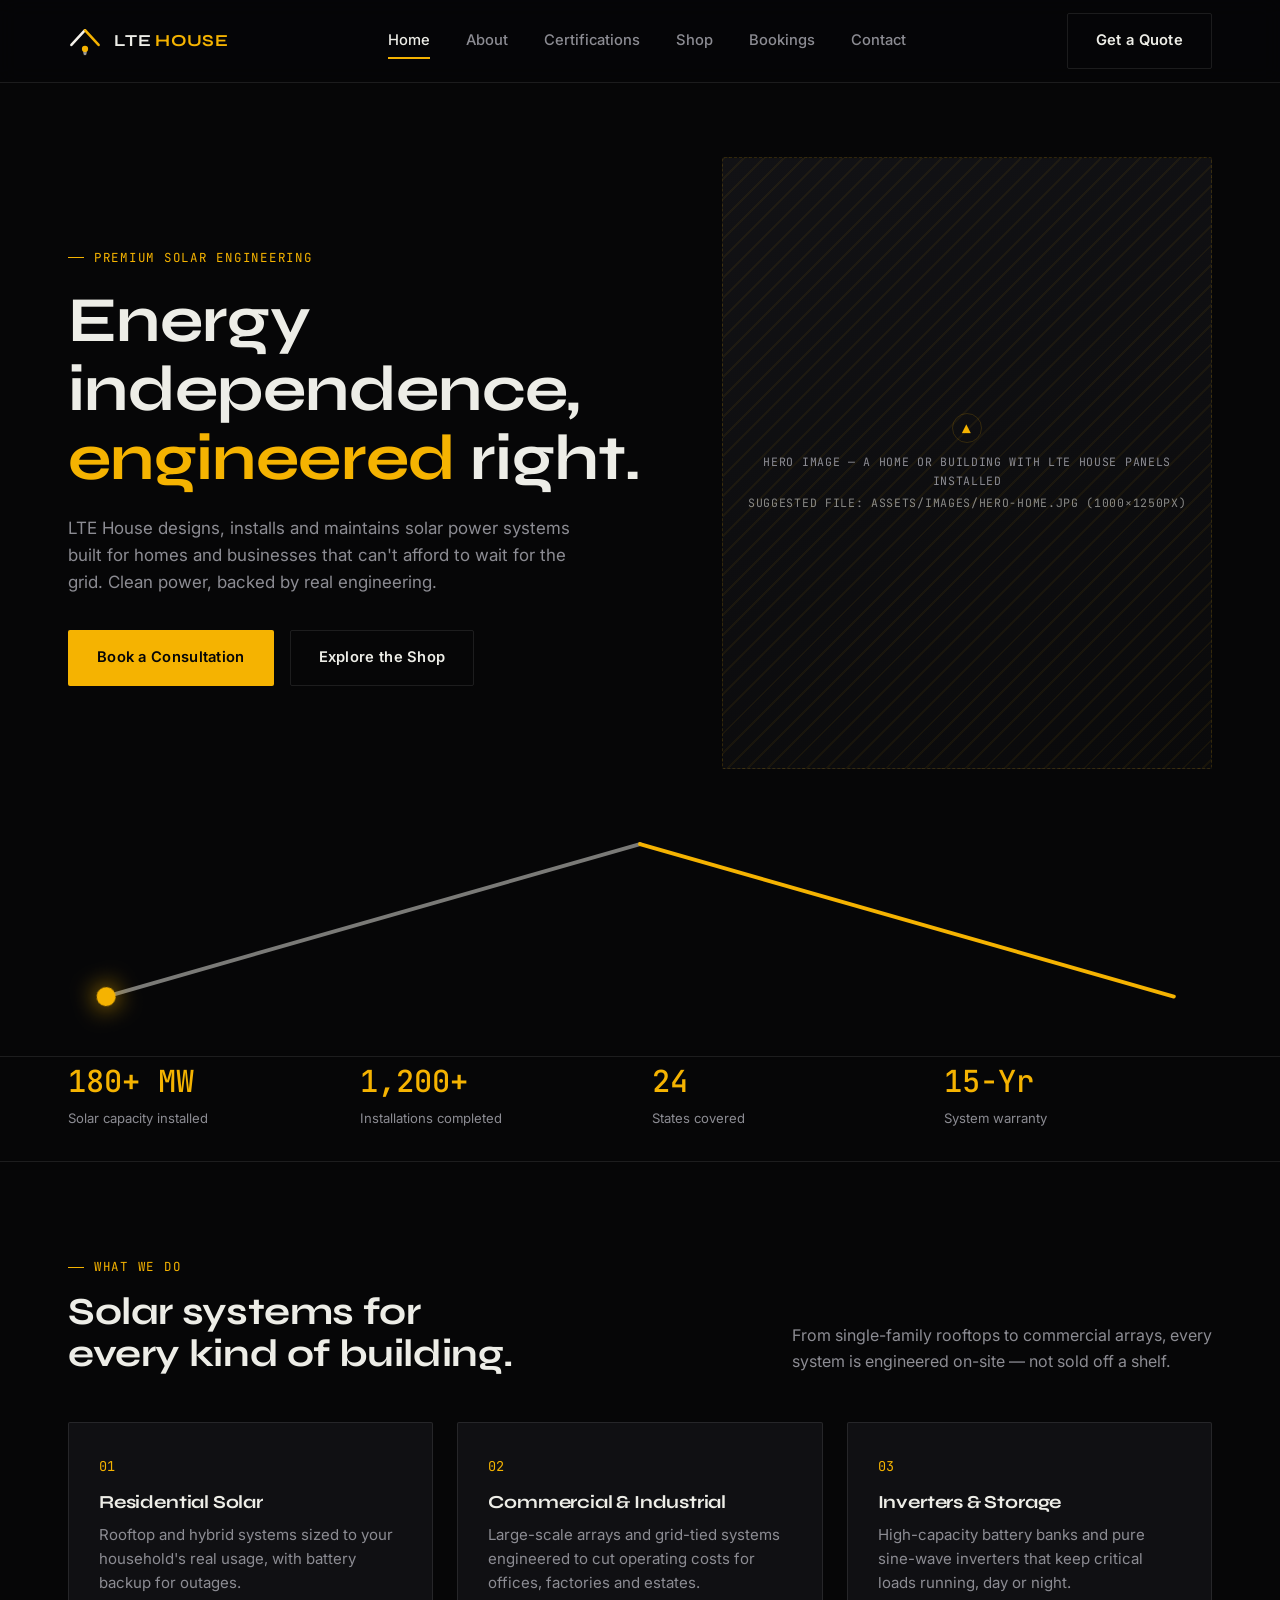
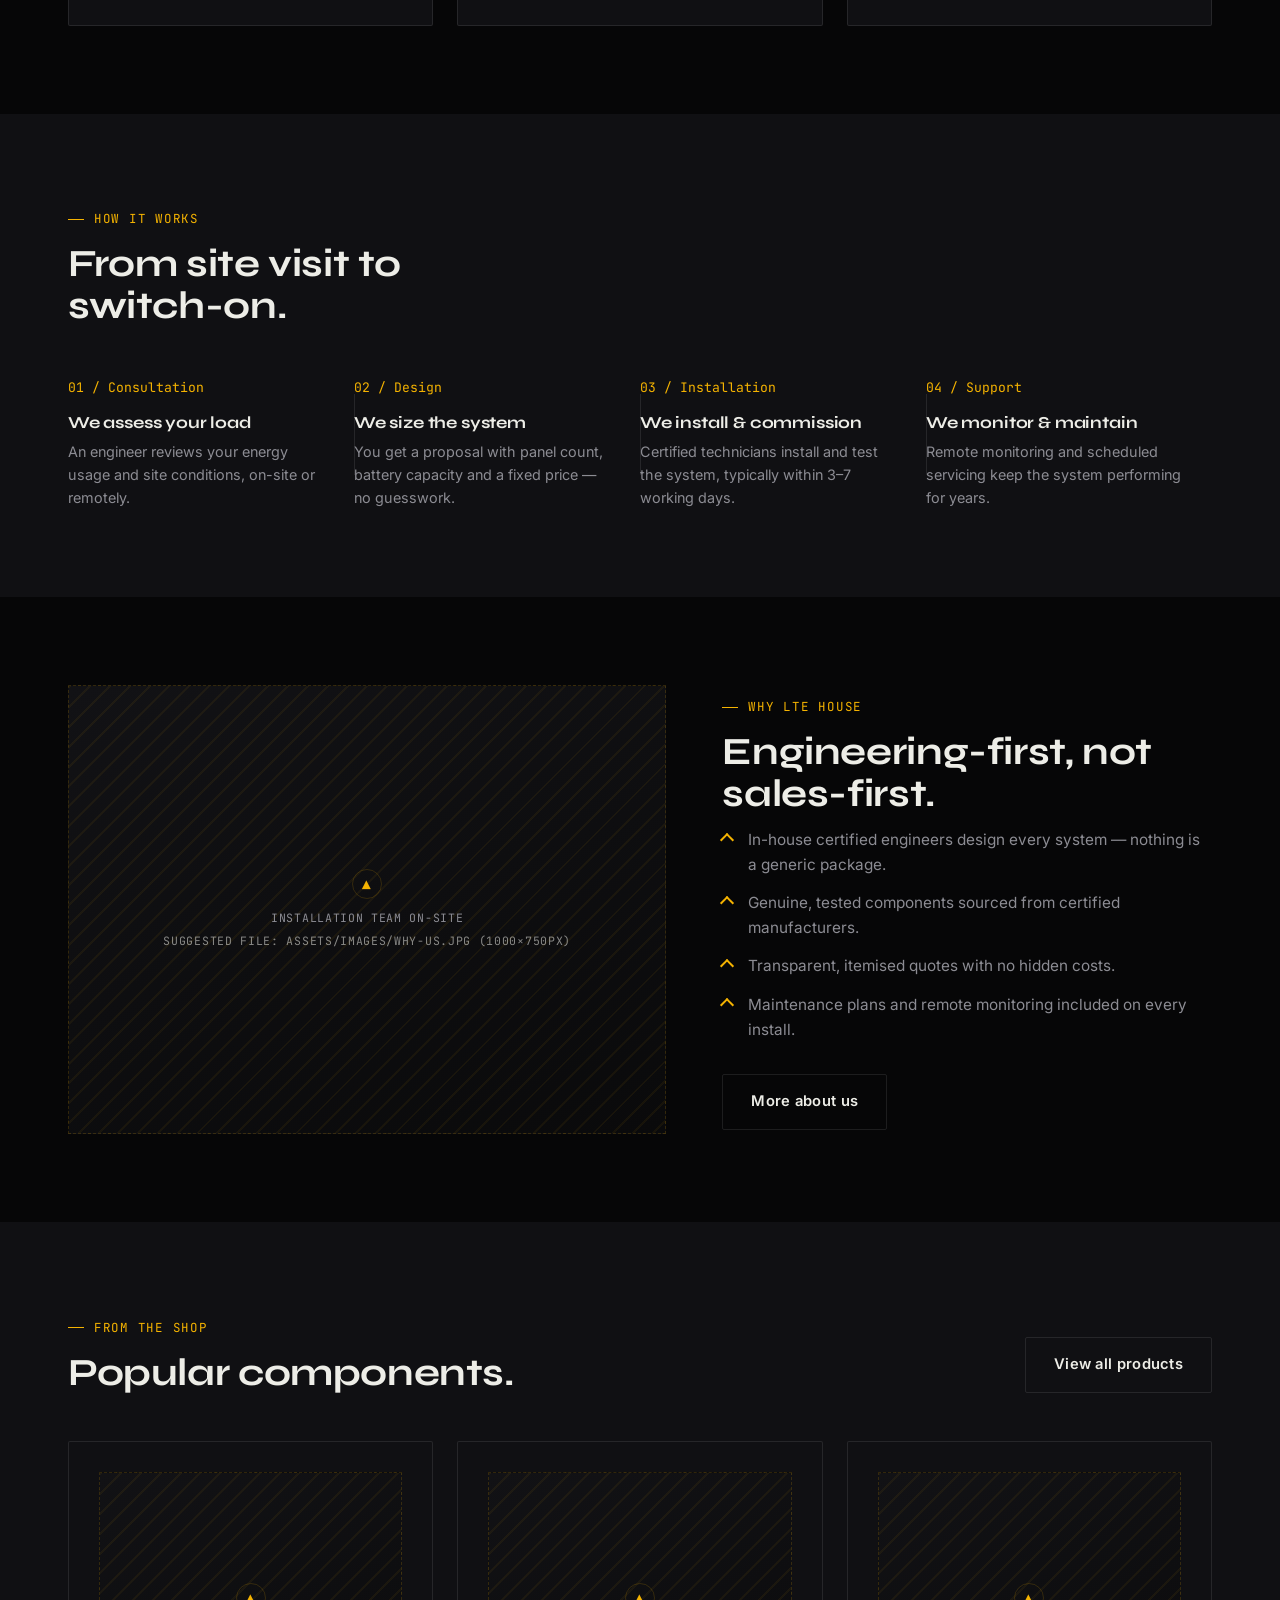
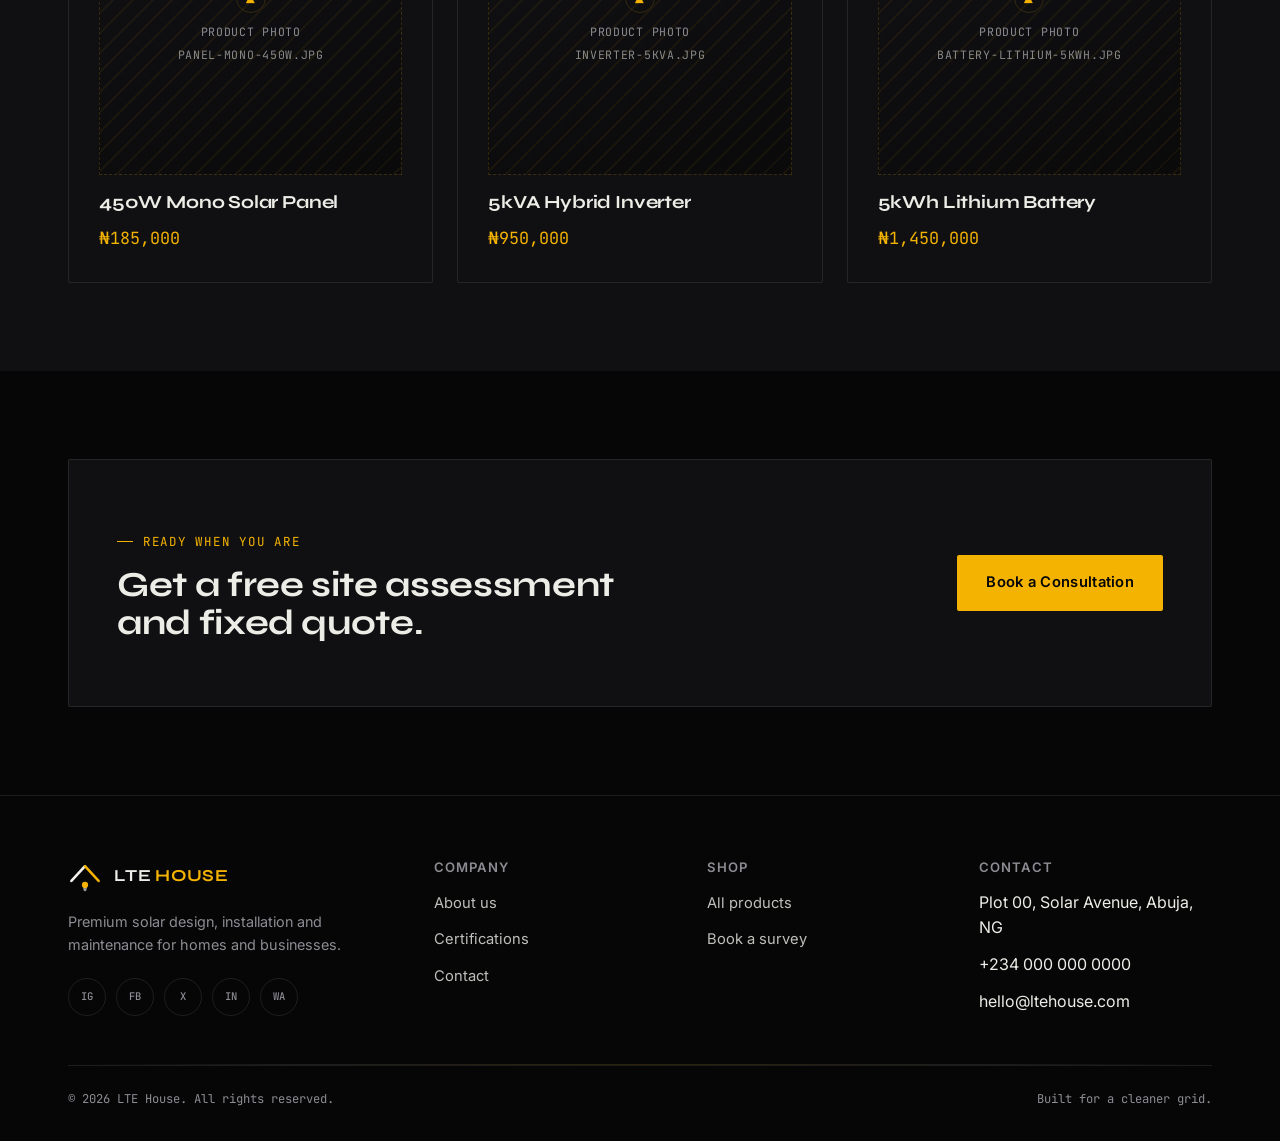
==== index.html @ f2ba42c4 "Initial website commit" ====
<!DOCTYPE html>
<html lang="en">
<head>
<meta charset="UTF-8">
<meta name="viewport" content="width=device-width, initial-scale=1.0">
<title>LTE House — Premium Solar Engineering</title>
<meta name="description" content="LTE House designs, installs and maintains premium solar power systems for homes and businesses.">
<link rel="icon" href="assets/favicon.ico" sizes="any">
<link rel="icon" type="image/svg+xml" href="assets/logo-icon.svg">
<link rel="apple-touch-icon" href="assets/apple-touch-icon.png">
<link rel="manifest" href="assets/site.webmanifest">
<meta name="theme-color" content="#060607">
<link rel="stylesheet" href="css/style.css">
</head>
<body>

<div class="page-loader" aria-hidden="true">
  <svg class="loader-mark" viewBox="0 0 200 200" xmlns="http://www.w3.org/2000/svg">
    <path class="l-roof-base l-roof-base-left" d="M40 130 L100 60"/>
    <path class="l-roof-base l-roof-base-right" d="M100 60 L160 130"/>
    <path class="l-roof-glow l-roof-glow-left" d="M40 130 L100 60"/>
    <path class="l-roof-glow l-roof-glow-right" d="M100 60 L160 130"/>
    <circle class="l-bulb-base" cx="100" cy="150" r="15"/>
    <circle class="l-bulb-glow" cx="100" cy="150" r="15"/>
    <path class="l-bulb-base-lines" d="M94 167 L106 167 M95 172 L105 172"/>
  </svg>
</div>

<header class="site-header">
  <div class="wrap">
    <a href="index.html" class="brand">
      <img src="assets/logo-icon.svg" alt="LTE House logo">
      <span class="brand-name">LTE <span>HOUSE</span></span>
    </a>
    <nav class="nav-links">
      <a href="index.html" aria-current="page">Home</a>
      <a href="about.html">About</a>
      <a href="certifications.html">Certifications</a>
      <a href="shop.html">Shop</a>
      <a href="bookings.html">Bookings</a>
      <a href="contact.html">Contact</a>
    </nav>
    <div class="nav-cta">
      <a href="bookings.html" class="btn btn-ghost">Get a Quote</a>
      <button class="nav-toggle" aria-label="Toggle menu" aria-expanded="false"><span></span></button>
    </div>
  </div>
</header>

<main>

  <!-- HERO -->
  <section class="hero">
    <div class="wrap hero-grid">
      <div>
        <span class="eyebrow">Premium Solar Engineering</span>
        <h1>Energy independence,<br><em>engineered</em> right.</h1>
        <p class="lede">LTE House designs, installs and maintains solar power systems built for homes and businesses that can't afford to wait for the grid. Clean power, backed by real engineering.</p>
        <div class="hero-actions">
          <a href="bookings.html" class="btn btn-primary">Book a Consultation</a>
          <a href="shop.html" class="btn btn-ghost">Explore the Shop</a>
        </div>
      </div>
      <div class="hero-media ph" style="--ar:4/5;">
        <div class="ph-inner">
          <span class="ph-icon">▲</span>
          Hero image — a home or building with LTE House panels installed
          <span class="ph-file">suggested file: assets/images/hero-home.jpg (1000×1250px)</span>
        </div>
      </div>
    </div>

    <div class="wrap" style="margin-top:56px;">
      <svg class="roofline animate" viewBox="0 0 600 100" preserveAspectRatio="none" aria-hidden="true">
        <path class="rl-left" d="M20 90 L300 10"/>
        <path class="rl-right" d="M300 10 L580 90"/>
        <circle class="rl-dot" r="5"/>
      </svg>
    </div>
  </section>

  <!-- STATS -->
  <section class="stats" style="padding-top:0;">
    <div class="wrap">
      <div class="stat"><b>180+ MW</b><span>Solar capacity installed</span></div>
      <div class="stat"><b>1,200+</b><span>Installations completed</span></div>
      <div class="stat"><b>24</b><span>States covered</span></div>
      <div class="stat"><b>15-Yr</b><span>System warranty</span></div>
    </div>
  </section>

  <!-- SERVICES -->
  <section>
    <div class="wrap">
      <div class="section-head reveal">
        <div>
          <span class="eyebrow">What we do</span>
          <h2>Solar systems for every kind of building.</h2>
        </div>
        <p>From single-family rooftops to commercial arrays, every system is engineered on-site — not sold off a shelf.</p>
      </div>
      <div class="grid-3">
        <div class="card reveal">
          <span class="num">01</span>
          <h3>Residential Solar</h3>
          <p>Rooftop and hybrid systems sized to your household's real usage, with battery backup for outages.</p>
        </div>
        <div class="card reveal">
          <span class="num">02</span>
          <h3>Commercial &amp; Industrial</h3>
          <p>Large-scale arrays and grid-tied systems engineered to cut operating costs for offices, factories and estates.</p>
        </div>
        <div class="card reveal">
          <span class="num">03</span>
          <h3>Inverters &amp; Storage</h3>
          <p>High-capacity battery banks and pure sine-wave inverters that keep critical loads running, day or night.</p>
        </div>
      </div>
    </div>
  </section>

  <!-- HOW IT WORKS (real sequence -> numbered) -->
  <section style="background:var(--panel);">
    <div class="wrap">
      <div class="section-head reveal">
        <div>
          <span class="eyebrow">How it works</span>
          <h2>From site visit to switch-on.</h2>
        </div>
      </div>
      <div class="process">
        <div class="process-step reveal">
          <span class="idx">01 / Consultation</span>
          <h4>We assess your load</h4>
          <p>An engineer reviews your energy usage and site conditions, on-site or remotely.</p>
        </div>
        <div class="process-step reveal">
          <span class="idx">02 / Design</span>
          <h4>We size the system</h4>
          <p>You get a proposal with panel count, battery capacity and a fixed price — no guesswork.</p>
        </div>
        <div class="process-step reveal">
          <span class="idx">03 / Installation</span>
          <h4>We install &amp; commission</h4>
          <p>Certified technicians install and test the system, typically within 3–7 working days.</p>
        </div>
        <div class="process-step reveal">
          <span class="idx">04 / Support</span>
          <h4>We monitor &amp; maintain</h4>
          <p>Remote monitoring and scheduled servicing keep the system performing for years.</p>
        </div>
      </div>
    </div>
  </section>

  <!-- WHY US -->
  <section>
    <div class="wrap hero-grid">
      <div class="ph reveal" style="--ar:4/3;">
        <div class="ph-inner">
          <span class="ph-icon">▲</span>
          Installation team on-site
          <span class="ph-file">suggested file: assets/images/why-us.jpg (1000×750px)</span>
        </div>
      </div>
      <div class="reveal">
        <span class="eyebrow">Why LTE House</span>
        <h2 style="margin-top:14px; font-size:clamp(1.8rem,3vw,2.6rem);">Engineering-first, not sales-first.</h2>
        <ul class="roof-list">
          <li>In-house certified engineers design every system — nothing is a generic package.</li>
          <li>Genuine, tested components sourced from certified manufacturers.</li>
          <li>Transparent, itemised quotes with no hidden costs.</li>
          <li>Maintenance plans and remote monitoring included on every install.</li>
        </ul>
        <a href="about.html" class="btn btn-ghost" style="margin-top:32px;">More about us</a>
      </div>
    </div>
  </section>

  <!-- FEATURED PRODUCTS -->
  <section style="background:var(--panel);">
    <div class="wrap">
      <div class="section-head reveal">
        <div>
          <span class="eyebrow">From the shop</span>
          <h2>Popular components.</h2>
        </div>
        <a href="shop.html" class="btn btn-ghost">View all products</a>
      </div>
      <div class="grid-3">
        <div class="card product-card reveal">
          <div class="ph"><div class="ph-inner"><span class="ph-icon">▲</span>Product photo<span class="ph-file">panel-mono-450w.jpg</span></div></div>
          <h3>450W Mono Solar Panel</h3>
          <p class="price">₦185,000</p>
        </div>
        <div class="card product-card reveal">
          <div class="ph"><div class="ph-inner"><span class="ph-icon">▲</span>Product photo<span class="ph-file">inverter-5kva.jpg</span></div></div>
          <h3>5kVA Hybrid Inverter</h3>
          <p class="price">₦950,000</p>
        </div>
        <div class="card product-card reveal">
          <div class="ph"><div class="ph-inner"><span class="ph-icon">▲</span>Product photo<span class="ph-file">battery-lithium-5kwh.jpg</span></div></div>
          <h3>5kWh Lithium Battery</h3>
          <p class="price">₦1,450,000</p>
        </div>
      </div>
    </div>
  </section>

  <!-- CTA -->
  <section>
    <div class="wrap">
      <div class="cta-band reveal">
        <div>
          <span class="eyebrow">Ready when you are</span>
          <h2 style="margin-top:14px;">Get a free site assessment and fixed quote.</h2>
        </div>
        <a href="bookings.html" class="btn btn-primary">Book a Consultation</a>
      </div>
    </div>
  </section>

</main>

<footer class="site-footer">
  <div class="wrap">
    <div class="footer-grid">
      <div class="footer-brand">
        <a href="index.html" class="brand">
          <img src="assets/logo-icon.svg" alt="LTE House logo">
          <span class="brand-name">LTE <span>HOUSE</span></span>
        </a>
        <p>Premium solar design, installation and maintenance for homes and businesses.</p>
        <div class="social-links">
          <a href="#" aria-label="LTE House on Instagram">IG</a>
          <a href="#" aria-label="LTE House on Facebook">FB</a>
          <a href="#" aria-label="LTE House on X (Twitter)">X</a>
          <a href="#" aria-label="LTE House on LinkedIn">IN</a>
          <a href="#" aria-label="Message LTE House on WhatsApp">WA</a>
        </div>
      </div>
      <div class="footer-col">
        <h4>Company</h4>
        <ul>
          <li><a href="about.html">About us</a></li>
          <li><a href="certifications.html">Certifications</a></li>
          <li><a href="contact.html">Contact</a></li>
        </ul>
      </div>
      <div class="footer-col">
        <h4>Shop</h4>
        <ul>
          <li><a href="shop.html">All products</a></li>
          <li><a href="bookings.html">Book a survey</a></li>
        </ul>
      </div>
      <div class="footer-col">
        <h4>Contact</h4>
        <ul>
          <li>Plot 00, Solar Avenue, Abuja, NG</li>
          <li>+234 000 000 0000</li>
          <li>hello@ltehouse.com</li>
        </ul>
      </div>
    </div>
    <div class="divider-simple"></div>
    <div class="footer-bottom">
      <span>© 2026 LTE House. All rights reserved.</span>
      <span>Built for a cleaner grid.</span>
    </div>
  </div>
</footer>

<script src="js/main.js"></script>
</body>
</html>
---- css/style.css ----
/* =========================================================
   LTE HOUSE — Design System
   Palette:   #060607 black · #101013 panel · #17171B panel-2
              #F5B301 gold · #FFD666 gold-bright
              #EDEDE7 white(text) · #8C8C93 grey(muted)
   Type:      Syne (display) / Inter (body) / JetBrains Mono (data)
   Signature: the roofline stroke from the mark, reused as an
              animated divider with a travelling "sun" dot.
   ========================================================= */

@import url('https://fonts.googleapis.com/css2?family=Syne:wght@600;700;800&family=Inter:wght@400;500;600&family=JetBrains+Mono:wght@400;500&display=swap');

:root{
  --black:#060607;
  --panel:#101013;
  --panel-2:#17171b;
  --gold:#F5B301;
  --gold-bright:#FFD666;
  --white:#EDEDE7;
  --grey:#8C8C93;
  --line:rgba(245,179,1,0.16);
  --line-soft:rgba(237,237,231,0.10);

  --display:'Syne', sans-serif;
  --body:'Inter', sans-serif;
  --mono:'JetBrains Mono', monospace;

  --container:1200px;
  --radius:2px;
  --ease:cubic-bezier(.16,.84,.44,1);
}

*,*::before,*::after{ box-sizing:border-box; }
html{ scroll-behavior:smooth; }
body{
  margin:0;
  background:var(--black);
  color:var(--white);
  font-family:var(--body);
  font-size:16px;
  line-height:1.6;
  -webkit-font-smoothing:antialiased;
}
img{ max-width:100%; display:block; }
a{ color:inherit; text-decoration:none; }
ul{ margin:0; padding:0; list-style:none; }
h1,h2,h3,h4{ font-family:var(--display); font-weight:700; margin:0; line-height:1.08; letter-spacing:-0.01em; }
p{ margin:0; }
button{ font-family:inherit; cursor:pointer; }
input,select,textarea{ font-family:inherit; font-size:1rem; }

:focus-visible{
  outline:2px solid var(--gold);
  outline-offset:3px;
}

.wrap{
  max-width:var(--container);
  margin-inline:auto;
  padding-inline:28px;
}

@media (prefers-reduced-motion: reduce){
  *{ animation-duration:0.001ms !important; animation-iteration-count:1 !important; transition-duration:0.001ms !important; scroll-behavior:auto !important; }
}

/* ---------- eyebrow / mono labels ---------- */
.eyebrow{
  font-family:var(--mono);
  font-size:0.78rem;
  letter-spacing:0.14em;
  text-transform:uppercase;
  color:var(--gold);
  display:inline-flex;
  align-items:center;
  gap:10px;
}
.eyebrow::before{
  content:'';
  width:16px; height:1px;
  background:var(--gold);
  display:inline-block;
}

/* ---------- buttons ---------- */
.btn{
  display:inline-flex;
  align-items:center;
  justify-content:center;
  gap:8px;
  padding:15px 28px;
  font-family:var(--body);
  font-weight:600;
  font-size:0.92rem;
  letter-spacing:0.02em;
  border-radius:var(--radius);
  border:1px solid transparent;
  transition:transform .35s var(--ease), background .35s var(--ease), border-color .35s var(--ease), color .35s var(--ease);
  white-space:nowrap;
}
.btn-primary{ background:var(--gold); color:var(--black); }
.btn-primary:hover{ background:var(--gold-bright); transform:translateY(-2px); }
.btn-ghost{ border-color:var(--line-soft); color:var(--white); }
.btn-ghost:hover{ border-color:var(--gold); color:var(--gold); transform:translateY(-2px); }
.btn-block{ width:100%; }
.btn:disabled{ opacity:0.4; cursor:not-allowed; transform:none !important; }

/* ---------- header ---------- */
.site-header{
  position:sticky; top:0; z-index:100;
  background:rgba(6,6,7,0.86);
  backdrop-filter:blur(10px);
  border-bottom:1px solid var(--line-soft);
}
.site-header .wrap{
  display:flex; align-items:center; justify-content:space-between;
  height:82px;
}
.brand{ display:flex; align-items:center; gap:12px; }
.brand img{ width:34px; height:34px; }
.brand-name{ font-family:var(--display); font-weight:700; font-size:1.05rem; letter-spacing:0.02em; }
.brand-name span{ color:var(--gold); }

.nav-links{ display:flex; align-items:center; gap:36px; }
.nav-links a{
  font-size:0.92rem; font-weight:500; color:var(--grey);
  position:relative; padding:6px 0; transition:color .25s var(--ease);
}
.nav-links a:hover, .nav-links a[aria-current="page"]{ color:var(--white); }
.nav-links a[aria-current="page"]::after{
  content:''; position:absolute; left:0; right:0; bottom:0; height:2px; background:var(--gold);
}
.nav-cta{ display:flex; align-items:center; gap:16px; }
.nav-toggle{
  display:none; background:none; border:none; color:var(--white);
  width:38px; height:38px; align-items:center; justify-content:center;
}
.nav-toggle span, .nav-toggle span::before, .nav-toggle span::after{
  content:''; display:block; width:22px; height:2px; background:var(--white); position:relative; transition:.3s;
}
.nav-toggle span::before{ position:absolute; top:-7px; }
.nav-toggle span::after{ position:absolute; top:7px; }

@media (max-width: 900px){
  .nav-links{
    position:fixed; inset:82px 0 0 0; background:var(--black);
    flex-direction:column; align-items:flex-start; gap:0;
    padding:12px 28px 28px; border-top:1px solid var(--line-soft);
    transform:translateY(-8px); opacity:0; pointer-events:none;
    transition:transform .3s var(--ease), opacity .3s var(--ease);
  }
  .nav-links.open{ transform:translateY(0); opacity:1; pointer-events:auto; }
  .nav-links a{ width:100%; padding:16px 0; border-bottom:1px solid var(--line-soft); }
  .nav-cta .btn-ghost{ display:none; }
  .nav-toggle{ display:flex; }
}

/* ---------- roofline divider (signature element) ---------- */
.roofline{
  width:100%;
  display:block;
  overflow:visible;
}
.roofline path{
  fill:none;
  stroke-width:2;
  stroke-linecap:round;
}
.roofline .rl-left{ stroke:var(--line-soft); }
.roofline .rl-right{ stroke:var(--line); }
.roofline.animate .rl-left,
.roofline.animate .rl-right{
  stroke:var(--white);
  stroke-opacity:0.5;
  stroke-dasharray:900;
  stroke-dashoffset:900;
  animation:draw 1.6s var(--ease) forwards;
}
.roofline.animate .rl-right{ stroke:var(--gold); stroke-opacity:1; animation-delay:.15s; }
.roofline.animate .rl-left{ animation-delay:0s; }
@keyframes draw{ to{ stroke-dashoffset:0; } }
.roofline .rl-dot{
  fill:var(--gold);
  offset-path:path('M20 90 L300 10 L580 90');
  animation:travel 4.5s linear infinite;
  filter:drop-shadow(0 0 6px var(--gold));
}
@keyframes travel{
  0%{ offset-distance:0%; opacity:0; }
  5%{ opacity:1; }
  95%{ opacity:1; }
  100%{ offset-distance:100%; opacity:0; }
}

.divider-simple{
  height:1px; width:100%;
  background:linear-gradient(90deg, transparent, var(--line-soft) 20%, var(--line) 50%, var(--line-soft) 80%, transparent);
  border:none; margin:0;
}

/* ---------- hero ---------- */
.hero{
  padding:74px 0 40px;
  position:relative;
}
.hero-grid{
  display:grid;
  grid-template-columns:1.1fr 0.9fr;
  gap:56px;
  align-items:center;
}
.hero h1{
  font-size:clamp(2.6rem, 5vw, 4.4rem);
  margin-top:18px;
}
.hero h1 em{ font-style:normal; color:var(--gold); }
.hero p.lede{
  font-size:1.06rem; color:var(--grey); max-width:46ch;
  margin-top:22px;
}
.hero-actions{ display:flex; gap:16px; margin-top:34px; flex-wrap:wrap; }
.hero-media{
  position:relative;
  border:1px solid var(--line-soft);
  border-radius:var(--radius);
  overflow:hidden;
}
.hero-media img{ width:100%; height:100%; object-fit:cover; }

@media (max-width: 900px){
  .hero-grid{ grid-template-columns:1fr; }
  .hero-media{ order:-1; }
}

/* ---------- image placeholders ---------- */
.ph{
  position:relative;
  background:
    repeating-linear-gradient(135deg, rgba(245,179,1,0.06) 0 2px, transparent 2px 14px),
    linear-gradient(160deg, #121215, #0a0a0b);
  border:1px dashed var(--line);
  display:flex; align-items:center; justify-content:center;
  min-height:220px;
  aspect-ratio: var(--ar, 4/3);
}
.ph-inner{
  text-align:center; color:var(--grey);
  font-family:var(--mono); font-size:0.72rem; letter-spacing:0.06em; text-transform:uppercase;
  padding:20px;
}
.ph-inner .ph-icon{
  width:30px; height:30px; margin:0 auto 10px;
  border:1px solid var(--line); border-radius:50%;
  display:flex; align-items:center; justify-content:center; color:var(--gold); font-size:0.9rem;
}
.ph-inner .ph-file{ color:var(--white); opacity:0.55; margin-top:4px; display:block; }

/* ---------- stats strip ---------- */
.stats{
  border-top:1px solid var(--line-soft);
  border-bottom:1px solid var(--line-soft);
  padding:30px 0;
}
.stats .wrap{
  display:grid; grid-template-columns:repeat(4,1fr); gap:24px;
}
.stat b{
  display:block; font-family:var(--mono); font-size:1.9rem; color:var(--gold); font-weight:500;
}
.stat span{ font-size:0.82rem; color:var(--grey); }
@media (max-width:700px){ .stats .wrap{ grid-template-columns:repeat(2,1fr); } }

/* ---------- sections ---------- */
section{ padding:88px 0; }
.section-head{
  display:flex; justify-content:space-between; align-items:flex-end; gap:24px;
  margin-bottom:48px; flex-wrap:wrap;
}
.section-head h2{ font-size:clamp(1.8rem,3vw,2.6rem); margin-top:14px; max-width:16ch; }
.section-head p{ color:var(--grey); max-width:42ch; }

/* ---------- cards ---------- */
.card{
  background:var(--panel);
  border:1px solid var(--line-soft);
  border-radius:var(--radius);
  padding:30px;
  transition:border-color .3s var(--ease), transform .3s var(--ease);
}
.card:hover{ border-color:var(--line); transform:translateY(-4px); }
.card h3{ font-size:1.15rem; margin-top:14px; }
.card p{ color:var(--grey); font-size:0.94rem; margin-top:10px; }
.card .num{ font-family:var(--mono); color:var(--gold); font-size:0.85rem; }

.grid-3{ display:grid; grid-template-columns:repeat(3,1fr); gap:24px; }
.grid-4{ display:grid; grid-template-columns:repeat(4,1fr); gap:24px; }
.grid-2{ display:grid; grid-template-columns:repeat(2,1fr); gap:24px; }
@media (max-width:900px){ .grid-3,.grid-4{ grid-template-columns:repeat(2,1fr); } }
@media (max-width:600px){ .grid-3,.grid-4,.grid-2{ grid-template-columns:1fr; } }

/* icon bullets replace default markers with a roof-peak caret */
.roof-list li{
  position:relative; padding-left:26px; margin-top:14px; color:var(--grey); font-size:0.96rem;
}
.roof-list li::before{
  content:''; position:absolute; left:0; top:7px; width:10px; height:10px;
  border-left:2px solid var(--gold); border-top:2px solid var(--gold);
  transform:rotate(45deg);
}

/* ---------- process (real sequence -> numbered) ---------- */
.process{ display:grid; grid-template-columns:repeat(4,1fr); gap:0; }
.process-step{
  padding:0 24px 0 0; position:relative;
}
.process-step:not(:last-child)::after{
  content:''; position:absolute; top:20px; right:-1px; width:1px; height:60%;
  background:var(--line-soft);
}
.process-step .idx{ font-family:var(--mono); color:var(--gold); font-size:0.82rem; }
.process-step h4{ font-size:1.05rem; margin-top:14px; }
.process-step p{ color:var(--grey); font-size:0.9rem; margin-top:8px; }
@media (max-width:900px){ .process{ grid-template-columns:repeat(2,1fr); gap:36px 24px; } .process-step:not(:last-child)::after{ display:none; } }
@media (max-width:600px){ .process{ grid-template-columns:1fr; } }

/* ---------- CTA band ---------- */
.cta-band{
  background:var(--panel);
  border:1px solid var(--line-soft);
  border-radius:var(--radius);
  padding:64px 48px;
  display:flex; align-items:center; justify-content:space-between; gap:32px; flex-wrap:wrap;
}
.cta-band h2{ font-size:clamp(1.6rem,3vw,2.2rem); max-width:22ch; }
@media (max-width:700px){ .cta-band{ padding:40px 26px; } }

/* ---------- footer ---------- */
.site-footer{ border-top:1px solid var(--line-soft); padding:64px 0 32px; }
.footer-grid{
  display:grid; grid-template-columns:1.4fr 1fr 1fr 1fr; gap:40px;
  padding-bottom:48px;
}
.footer-brand p{ color:var(--grey); font-size:0.9rem; margin-top:16px; max-width:32ch; }
.social-links{ display:flex; gap:10px; margin-top:22px; }
.social-links a{
  width:38px; height:38px; border-radius:50%; border:1px solid var(--line-soft);
  display:flex; align-items:center; justify-content:center;
  font-family:var(--mono); font-size:0.66rem; font-weight:500; letter-spacing:0.02em;
  color:var(--grey); transition:.25s var(--ease);
}
.social-links a:hover{ border-color:var(--gold); color:var(--gold); transform:translateY(-2px); }
.social-links.inline{ margin-top:18px; }
.footer-col h4{ font-family:var(--body); font-size:0.82rem; text-transform:uppercase; letter-spacing:0.08em; color:var(--grey); font-weight:600; }
.footer-col ul{ margin-top:16px; display:flex; flex-direction:column; gap:11px; }
.footer-col a{ font-size:0.92rem; color:var(--white); opacity:0.8; }
.footer-col a:hover{ color:var(--gold); opacity:1; }
.footer-bottom{
  border-top:1px solid var(--line-soft); padding-top:24px;
  display:flex; justify-content:space-between; align-items:center; flex-wrap:wrap; gap:12px;
  font-family:var(--mono); font-size:0.76rem; color:var(--grey);
}
@media (max-width:900px){ .footer-grid{ grid-template-columns:1fr 1fr; } }
@media (max-width:600px){ .footer-grid{ grid-template-columns:1fr; } }

/* ---------- page hero (inner pages) ---------- */
.page-hero{ padding:64px 0 48px; }
.page-hero .eyebrow{ margin-bottom:16px; }
.page-hero h1{ font-size:clamp(2.2rem,4vw,3.4rem); }
.page-hero p{ color:var(--grey); max-width:56ch; margin-top:18px; font-size:1.02rem; }

/* ---------- badge / pill ---------- */
.pill{
  display:inline-flex; align-items:center; gap:8px;
  font-family:var(--mono); font-size:0.74rem; letter-spacing:0.05em; text-transform:uppercase;
  color:var(--gold); border:1px solid var(--line); padding:6px 12px; border-radius:100px;
}

/* ---------- forms ---------- */
.field{ margin-bottom:20px; }
.field label{ display:block; font-size:0.84rem; color:var(--grey); margin-bottom:8px; }
.field input, .field select, .field textarea{
  width:100%; background:var(--panel); border:1px solid var(--line-soft); color:var(--white);
  padding:13px 14px; border-radius:var(--radius); transition:border-color .25s var(--ease);
}
.field input:focus, .field select:focus, .field textarea:focus{ border-color:var(--gold); outline:none; }
.field textarea{ min-height:120px; resize:vertical; }
.field-row{ display:grid; grid-template-columns:1fr 1fr; gap:20px; }
@media (max-width:600px){ .field-row{ grid-template-columns:1fr; } }
.form-note{ font-size:0.8rem; color:var(--grey); margin-top:14px; }
.form-success{
  display:none; border:1px solid var(--gold); background:rgba(245,179,1,0.06);
  padding:20px; border-radius:var(--radius); margin-top:20px;
}
.form-success.show{ display:block; }

/* ---------- shop ---------- */
.filter-bar{ display:flex; gap:10px; flex-wrap:wrap; margin-bottom:36px; }
.filter-chip{
  font-size:0.84rem; padding:9px 18px; border:1px solid var(--line-soft); border-radius:100px; color:var(--grey);
  transition:.25s var(--ease); background:none;
}
.filter-chip:hover{ color:var(--white); border-color:var(--line); }
.filter-chip.active{ background:var(--gold); color:var(--black); border-color:var(--gold); font-weight:600; }

.product-card .ph{ --ar:1/1; margin-bottom:18px; }
.product-card .price{ font-family:var(--mono); color:var(--gold); font-size:1.05rem; margin-top:12px; }
.product-card .meta{ display:flex; justify-content:space-between; align-items:center; margin-top:18px; }
.product-card .tag{ font-family:var(--mono); font-size:0.7rem; color:var(--grey); text-transform:uppercase; }
.qty-btn{
  background:var(--panel-2); border:1px solid var(--line-soft); color:var(--white);
  padding:11px 16px; font-size:0.86rem; font-weight:600; width:100%; border-radius:var(--radius);
  transition:.25s var(--ease); margin-top:16px; display:flex; align-items:center; justify-content:center; gap:8px;
}
.qty-btn:hover{ border-color:var(--gold); color:var(--gold); }
.qty-btn.added{ background:var(--gold); color:var(--black); border-color:var(--gold); }

/* quote drawer */
.quote-bar{
  position:fixed; right:24px; bottom:24px; z-index:200;
  background:var(--gold); color:var(--black); padding:15px 22px; border-radius:100px;
  display:flex; align-items:center; gap:10px; font-weight:600; font-size:0.9rem;
  box-shadow:0 12px 30px rgba(0,0,0,0.4);
  transform:translateY(120%); transition:transform .4s var(--ease);
}
.quote-bar.show{ transform:translateY(0); }
.quote-bar .count{
  background:var(--black); color:var(--gold); width:22px; height:22px; border-radius:50%;
  display:flex; align-items:center; justify-content:center; font-size:0.76rem; font-family:var(--mono);
}

/* ---------- bookings ---------- */
.calendar{
  background:var(--panel); border:1px solid var(--line-soft); border-radius:var(--radius); padding:28px;
}
.cal-head{ display:flex; align-items:center; justify-content:space-between; margin-bottom:20px; }
.cal-head b{ font-family:var(--display); font-size:1.05rem; }
.cal-nav{ display:flex; gap:8px; }
.cal-nav button{
  background:none; border:1px solid var(--line-soft); color:var(--white); width:32px; height:32px; border-radius:50%;
}
.cal-nav button:hover{ border-color:var(--gold); color:var(--gold); }
.cal-grid{ display:grid; grid-template-columns:repeat(7,1fr); gap:6px; text-align:center; }
.cal-grid .dow{ font-family:var(--mono); font-size:0.68rem; color:var(--grey); padding-bottom:6px; }
.cal-day{
  aspect-ratio:1; display:flex; align-items:center; justify-content:center; border-radius:50%;
  font-size:0.88rem; color:var(--white); background:none; border:1px solid transparent;
}
.cal-day:not(:disabled):hover{ border-color:var(--gold); }
.cal-day.selected{ background:var(--gold); color:var(--black); font-weight:600; }
.cal-day:disabled{ color:var(--line-soft); pointer-events:none; }
.cal-day.empty{ visibility:hidden; }

.slot-grid{ display:grid; grid-template-columns:repeat(3,1fr); gap:10px; margin-top:16px; }
.slot{
  padding:11px 6px; border:1px solid var(--line-soft); border-radius:var(--radius); font-size:0.84rem; text-align:center;
  background:none; color:var(--white);
}
.slot:hover{ border-color:var(--gold); }
.slot.selected{ background:var(--gold); color:var(--black); border-color:var(--gold); font-weight:600; }
.slot:disabled{ color:var(--line-soft); text-decoration:line-through; pointer-events:none; }

.booking-summary{ background:var(--panel); border:1px solid var(--line-soft); border-radius:var(--radius); padding:28px; }
.summary-row{ display:flex; justify-content:space-between; padding:12px 0; border-bottom:1px solid var(--line-soft); font-size:0.92rem; }
.summary-row span:first-child{ color:var(--grey); }
.summary-row b{ color:var(--gold); font-family:var(--mono); font-weight:500; }

/* ---------- team / CEO ---------- */
.ceo-section{ display:grid; grid-template-columns:0.8fr 1.2fr; gap:56px; align-items:center; }
.ceo-section .ph{ --ar:3/4; }
.ceo-quote{
  font-family:var(--display); font-size:clamp(1.3rem,2.4vw,1.7rem); font-weight:600; line-height:1.35;
  margin-top:20px;
}
.ceo-role{ margin-top:22px; }
.ceo-role b{ display:block; font-family:var(--body); }
.ceo-role span{ color:var(--grey); font-size:0.88rem; }
.ceo-bio{ color:var(--grey); margin-top:20px; font-size:0.96rem; }
.ceo-sig{ margin-top:28px; font-family:var(--display); font-size:1.6rem; color:var(--gold); }
@media (max-width:900px){ .ceo-section{ grid-template-columns:1fr; } }

/* ---------- certifications ---------- */
.cert-card{ text-align:center; }
.cert-card .ph{ --ar:1/1; width:96px; margin:0 auto 18px; border-radius:50%; }
.cert-card h3{ font-size:1rem; }
.cert-card p{ font-size:0.85rem; }

/* scroll reveal */
.reveal{ opacity:0; transform:translateY(18px); transition:opacity .7s var(--ease), transform .7s var(--ease); }
.reveal.in{ opacity:1; transform:none; }

/* ===================== PAGE LOADER =====================
   Signature moment: the sun drops to the roof peak, the
   roofline draws itself (same motif as the section dividers),
   a spark travels down into the bulb, and the bulb lights.
   Plays once per browser session (see main.js), and is skipped
   entirely for prefers-reduced-motion. */
.page-loader{
  position:fixed; inset:0; z-index:9999;
  background:var(--black);
  display:flex; align-items:center; justify-content:center; flex-direction:column; gap:22px;
  opacity:1; visibility:visible;
  transition:opacity .5s var(--ease), visibility .5s var(--ease);
}
.page-loader.hide{ opacity:0; visibility:hidden; pointer-events:none; }
body.loading{ overflow:hidden; }

.loader-mark{ width:84px; height:84px; overflow:visible; }

/* dim static outline of the mark, always visible */
.l-roof-base{ fill:none; stroke-linecap:round; stroke-width:9; }
.l-roof-base-left{ stroke:rgba(237,237,231,0.16); }
.l-roof-base-right{ stroke:rgba(245,179,1,0.16); }
.l-bulb-base{ fill:#232326; }
.l-bulb-base-lines{ stroke:rgba(237,237,231,0.2); stroke-width:2.4; stroke-linecap:round; }

/* bright light travelling from each roof tip up to the peak, on a loop —
   "the roofline colors moving to the light" */
.l-roof-glow{ fill:none; stroke-linecap:round; stroke-width:9; }
.l-roof-glow-left{
  stroke:var(--white);
  stroke-dasharray:26 200;
  stroke-dashoffset:226;
  filter:drop-shadow(0 0 4px rgba(237,237,231,0.7));
  animation:roofTravel 1.6s linear infinite;
}
.l-roof-glow-right{
  stroke:var(--gold);
  stroke-dasharray:26 200;
  stroke-dashoffset:226;
  filter:drop-shadow(0 0 5px var(--gold));
  animation:roofTravel 1.6s linear infinite;
}
@keyframes roofTravel{ to{ stroke-dashoffset:0; } }

/* bulb pulses right as the light reaches the peak each cycle */
.l-bulb-glow{
  fill:var(--gold);
  opacity:0;
  filter:drop-shadow(0 0 12px var(--gold));
  animation:bulbPulse 1.6s ease-in-out infinite;
  animation-delay:0.75s;
}
@keyframes bulbPulse{
  0%, 100%{ opacity:0; }
  22%{ opacity:1; }
  55%{ opacity:1; }
  78%{ opacity:0; }
}

/* reduced-motion fallback: show a calm static mark, no motion */
.page-loader.no-motion .l-roof-glow,
.page-loader.no-motion .l-bulb-glow{
  animation:none;
  opacity:0.55;
  stroke-dashoffset:0;
}

/* utility */
.mt-0{ margin-top:0 !important; }
.center{ text-align:center; }
.mx-auto{ margin-inline:auto; }
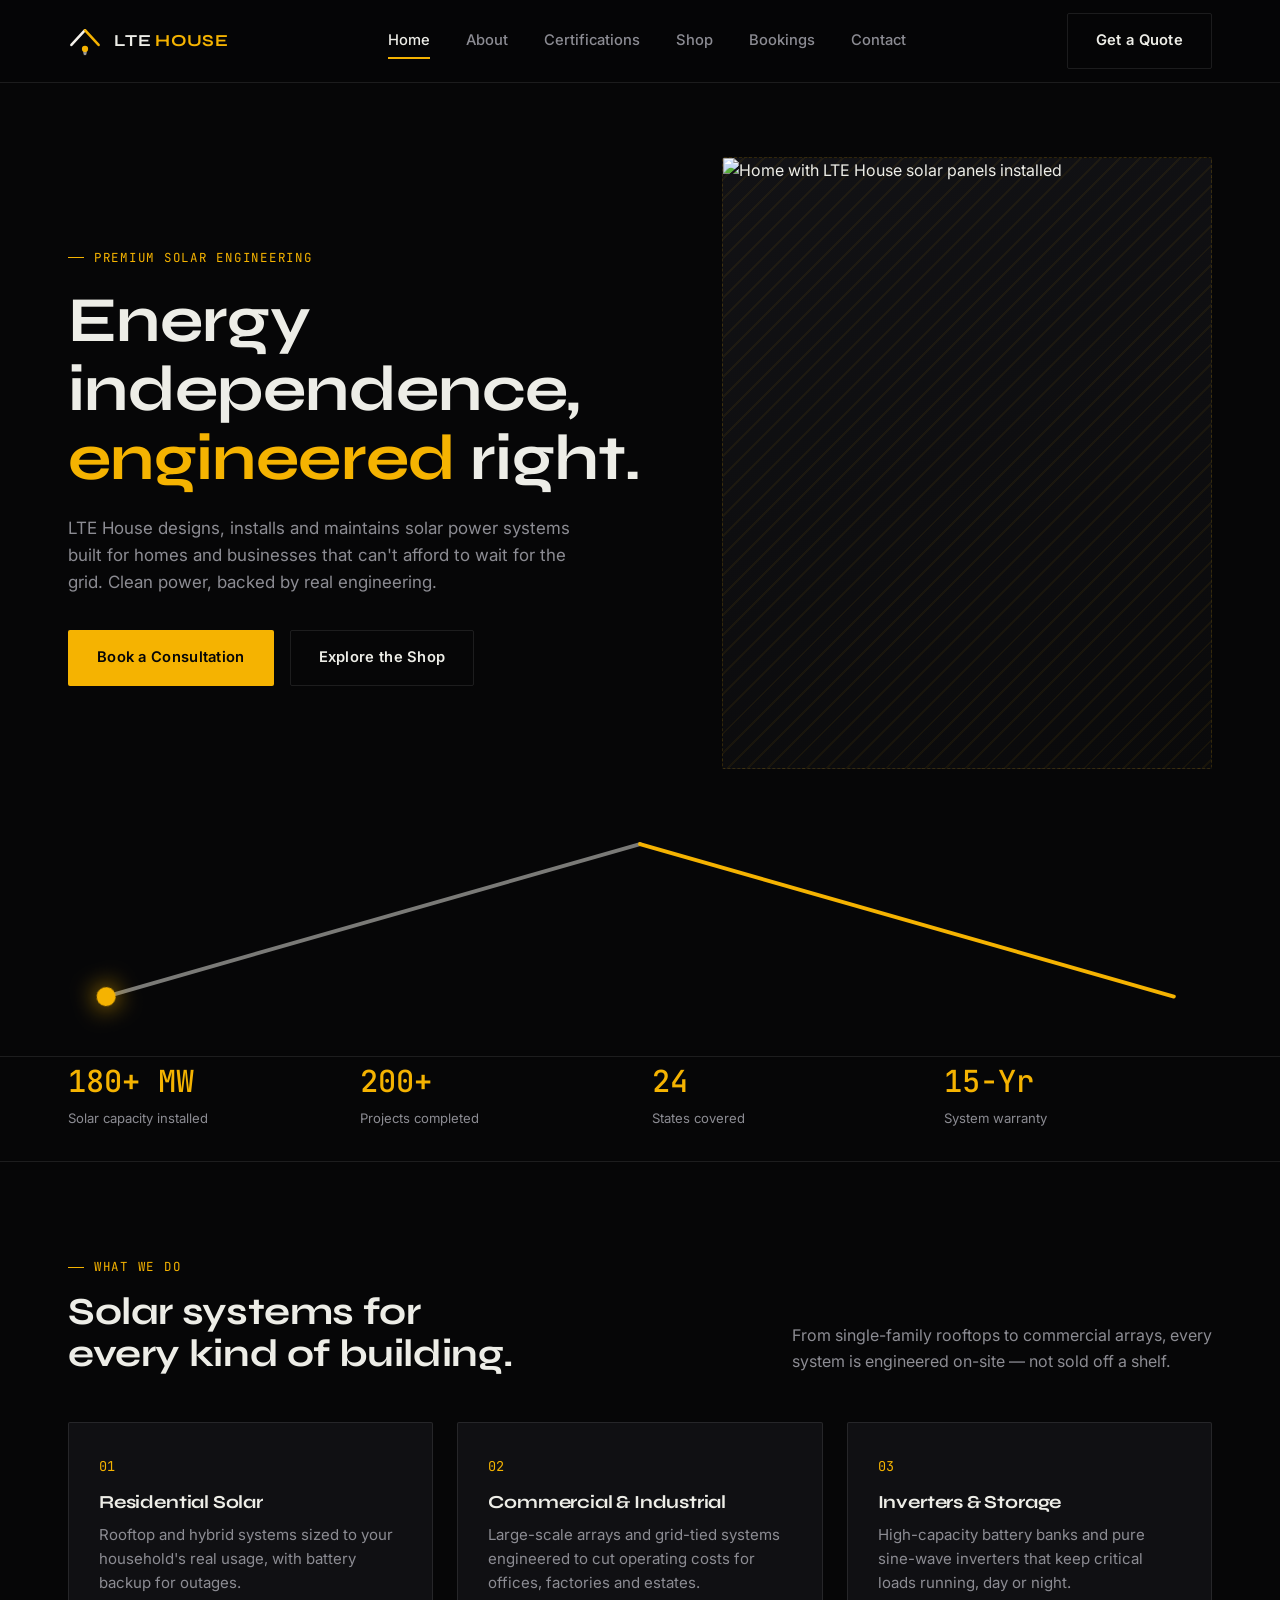
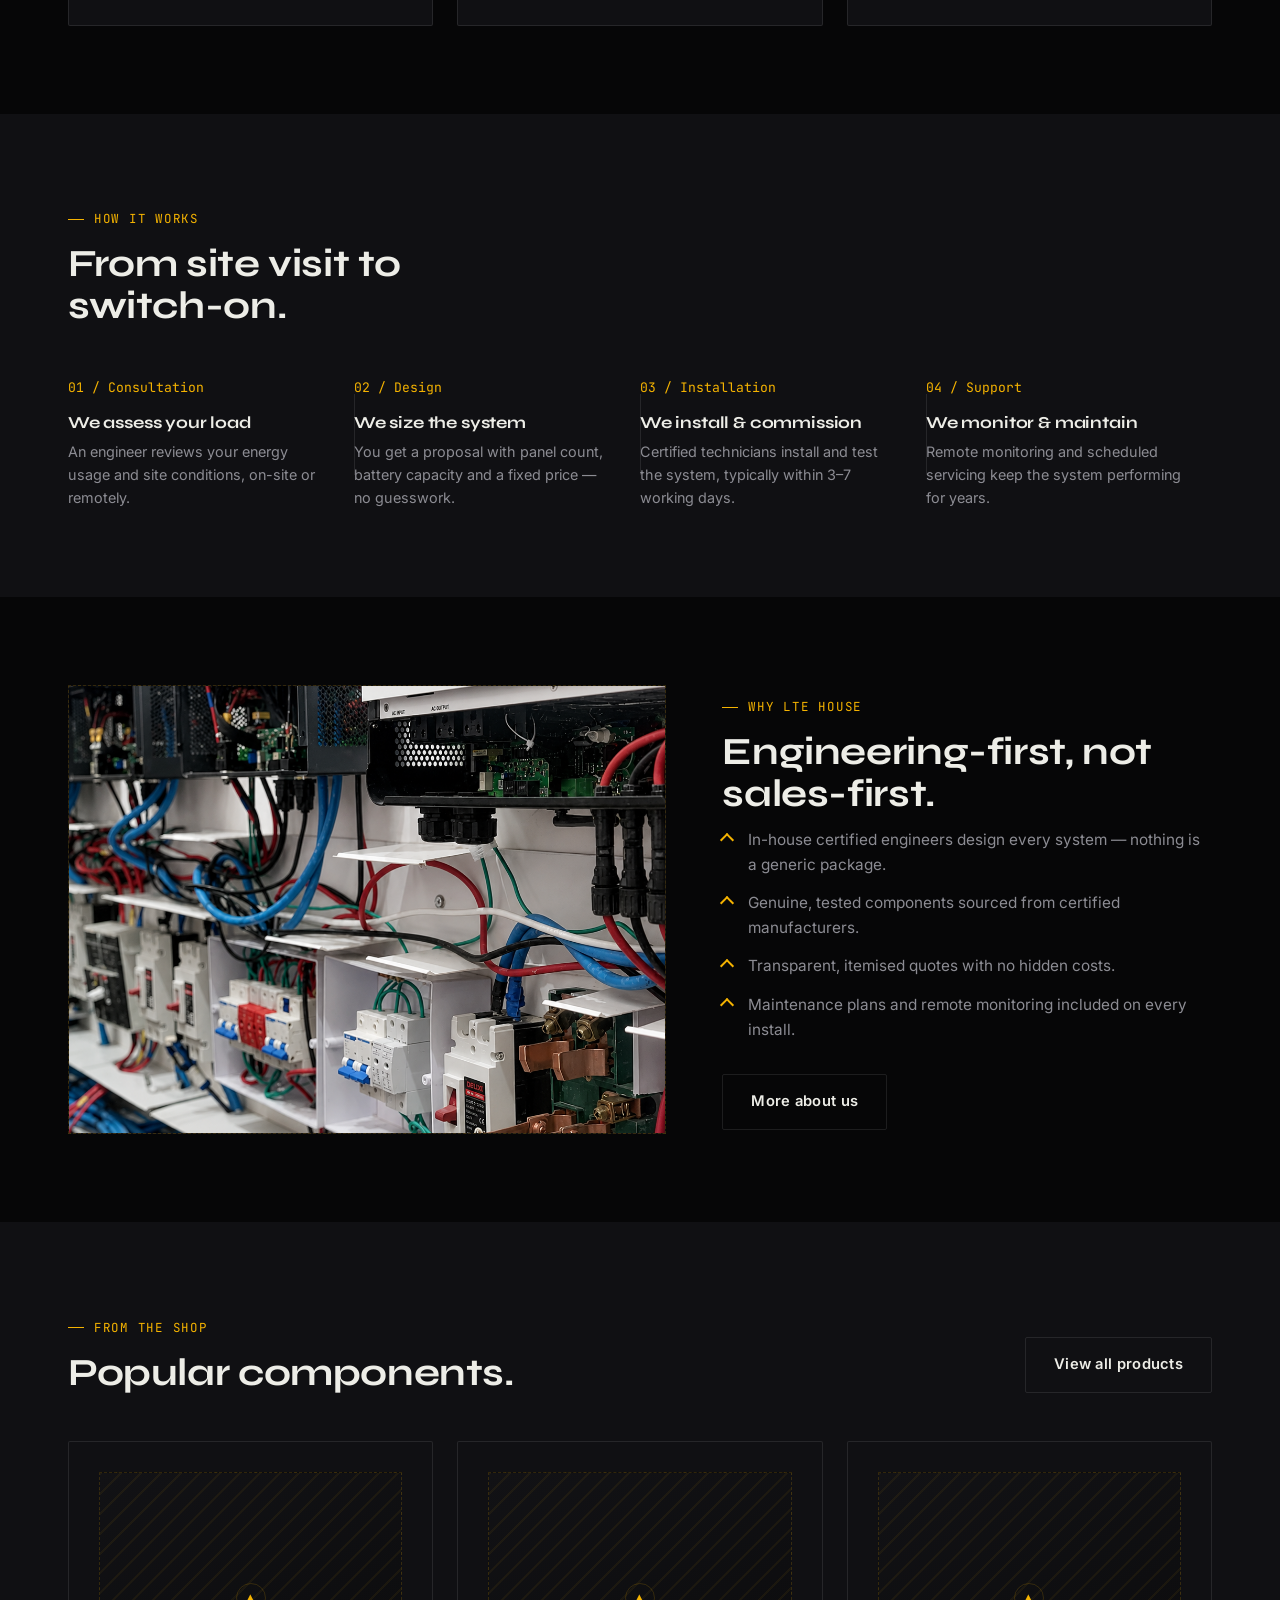
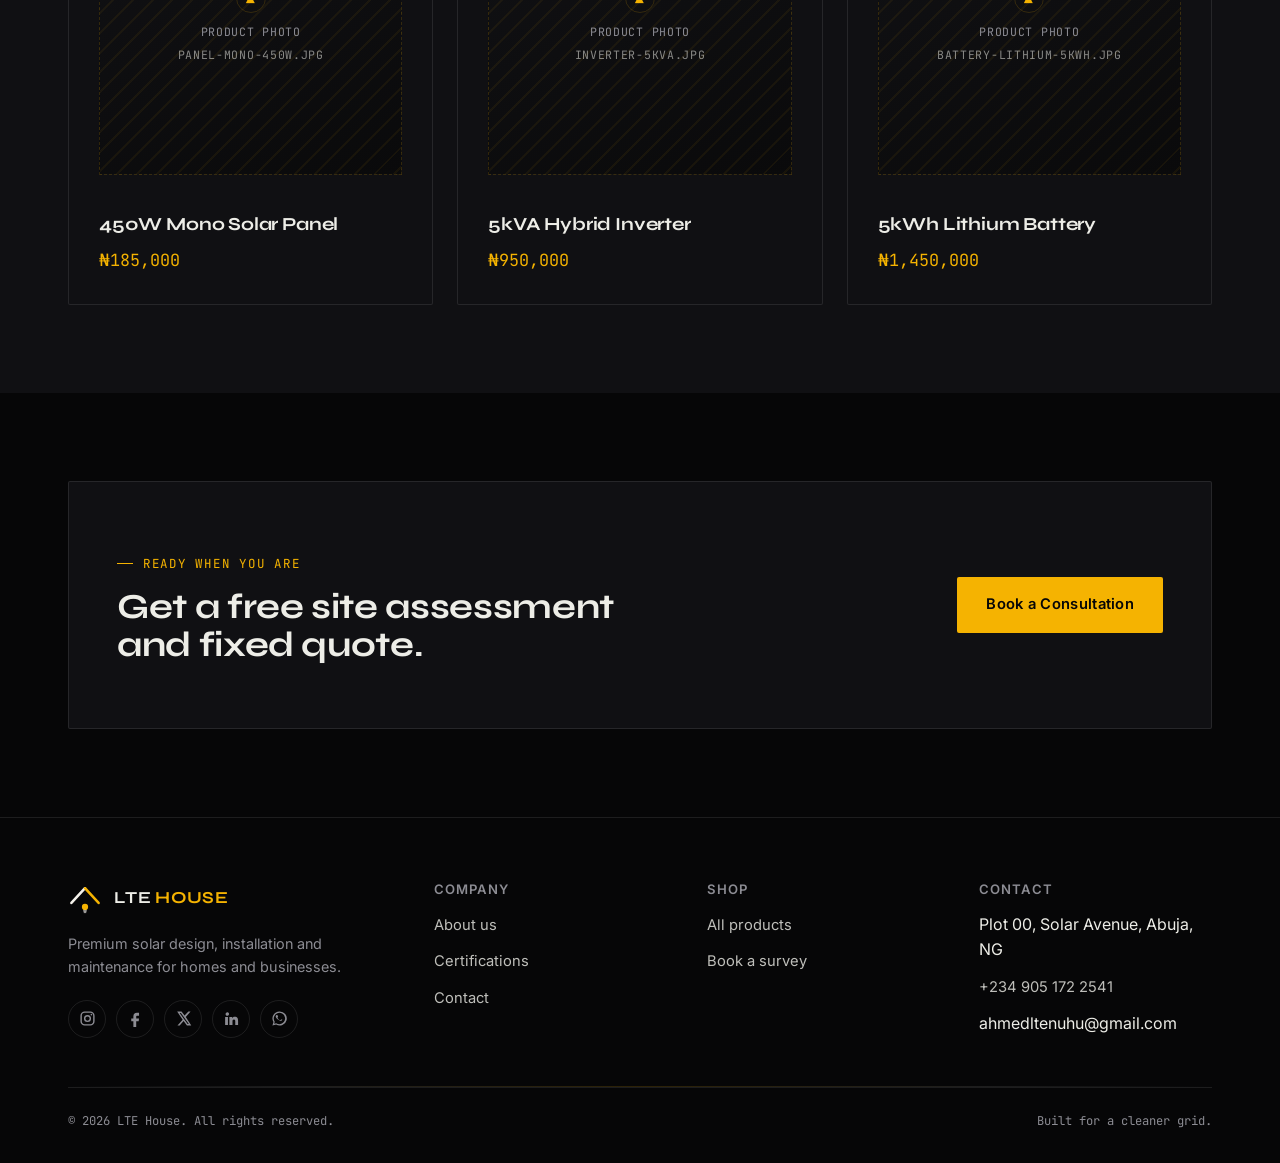
==== commit bdf3d46a: "Update site content and contact integrations" ====
--- a/index.html
+++ b/index.html
@@ -62,11 +62,7 @@
         </div>
       </div>
       <div class="hero-media ph" style="--ar:4/5;">
-        <div class="ph-inner">
-          <span class="ph-icon">▲</span>
-          Hero image — a home or building with LTE House panels installed
-          <span class="ph-file">suggested file: assets/images/hero-home.jpg (1000×1250px)</span>
-        </div>
+        <img src="assets/images/hero-home.jpg" alt="Home with LTE House solar panels installed">
       </div>
     </div>
 
@@ -83,7 +79,7 @@
   <section class="stats" style="padding-top:0;">
     <div class="wrap">
       <div class="stat"><b>180+ MW</b><span>Solar capacity installed</span></div>
-      <div class="stat"><b>1,200+</b><span>Installations completed</span></div>
+      <div class="stat"><b>200+</b><span>Projects completed</span></div>
       <div class="stat"><b>24</b><span>States covered</span></div>
       <div class="stat"><b>15-Yr</b><span>System warranty</span></div>
     </div>
@@ -157,11 +153,7 @@
   <section>
     <div class="wrap hero-grid">
       <div class="ph reveal" style="--ar:4/3;">
-        <div class="ph-inner">
-          <span class="ph-icon">▲</span>
-          Installation team on-site
-          <span class="ph-file">suggested file: assets/images/why-us.jpg (1000×750px)</span>
-        </div>
+        <img src="assets/why-us.jpg" alt="LTE House installation team on-site">
       </div>
       <div class="reveal">
         <span class="eyebrow">Why LTE House</span>
@@ -232,11 +224,11 @@
         </a>
         <p>Premium solar design, installation and maintenance for homes and businesses.</p>
         <div class="social-links">
-          <a href="#" aria-label="LTE House on Instagram">IG</a>
-          <a href="#" aria-label="LTE House on Facebook">FB</a>
-          <a href="#" aria-label="LTE House on X (Twitter)">X</a>
-          <a href="#" aria-label="LTE House on LinkedIn">IN</a>
-          <a href="#" aria-label="Message LTE House on WhatsApp">WA</a>
+          <a href="https://www.instagram.com/lte_house" aria-label="LTE House on Instagram"><svg aria-hidden="true" viewBox="0 0 24 24"><rect x="3" y="3" width="18" height="18" rx="5" fill="none" stroke="currentColor" stroke-width="2"/><circle cx="12" cy="12" r="4" fill="none" stroke="currentColor" stroke-width="2"/><circle cx="17.5" cy="6.5" r="1.2" fill="currentColor"/></svg></a>
+          <a href="#" aria-label="LTE House on Facebook"><svg aria-hidden="true" viewBox="0 0 24 24"><path fill="currentColor" d="M14 8h3V4h-3c-3.3 0-5 1.9-5 5v3H6v4h3v8h4v-8h3.5l.5-4H13V9c0-.7.3-1 1-1Z"/></svg></a>
+          <a href="#" aria-label="LTE House on X (Twitter)"><svg aria-hidden="true" viewBox="0 0 24 24"><path fill="currentColor" d="M18.9 2H22l-6.8 7.8L23 22h-6.1l-4.8-6.3L6.6 22H3.5l7.3-8.4L3 2h6.2l4.3 5.7L18.9 2Zm-1.1 17.7h1.7L8.3 4.2H6.5l11.3 15.5Z"/></svg></a>
+          <a href="#" aria-label="LTE House on LinkedIn"><svg aria-hidden="true" viewBox="0 0 24 24"><path fill="currentColor" d="M5 3.5A2.5 2.5 0 1 1 5 8a2.5 2.5 0 0 1 0-4.5ZM3 10h4v11H3V10Zm6 0h3.8v1.5h.1c.5-.9 1.8-1.9 3.7-1.9 4 0 4.7 2.6 4.7 6v5.4h-4v-4.8c0-1.2 0-2.8-1.8-2.8s-2.1 1.3-2.1 2.7V21H9V10Z"/></svg></a>
+          <a href="#" aria-label="Message LTE House on WhatsApp"><svg aria-hidden="true" viewBox="0 0 24 24"><path fill="currentColor" d="M12 2a9.9 9.9 0 0 0-8.5 15L2 22l5.2-1.4A10 10 0 1 0 12 2Zm0 18a8 8 0 0 1-4.1-1.1l-.3-.2-3.1.8.8-3-.2-.3A8 8 0 1 1 12 20Zm4.4-5.9c-.2-.1-1.3-.7-1.5-.8-.2-.1-.4-.1-.6.1-.2.2-.6.8-.8 1-.1.2-.3.2-.5.1-1.6-.8-2.7-1.5-3.7-3.3-.3-.5.3-.5.7-1.5.1-.2 0-.4-.1-.5l-.7-1.7c-.2-.5-.4-.4-.6-.4h-.5c-.2 0-.5.1-.7.3-.8.8-1.1 2-.3 3.3 1.6 2.8 3.6 3.5 6.4 4.7.4.2.8.1 1.1-.1.3-.2 1-.8 1.1-1.2.2-.3.2-.6.1-.7Z"/></svg></a>
         </div>
       </div>
       <div class="footer-col">
@@ -258,8 +250,8 @@
         <h4>Contact</h4>
         <ul>
           <li>Plot 00, Solar Avenue, Abuja, NG</li>
-          <li>+234 000 000 0000</li>
-          <li>hello@ltehouse.com</li>
+          <li><a href="tel:+2349051722541">+234 905 172 2541</a></li>
+          <li>ahmedltenuhu@gmail.com</li>
         </ul>
       </div>
     </div>
--- a/css/style.css
+++ b/css/style.css
@@ -108,8 +108,7 @@
 /* ---------- header ---------- */
 .site-header{
   position:sticky; top:0; z-index:100;
-  background:rgba(6,6,7,0.86);
-  backdrop-filter:blur(10px);
+  background:rgba(6,6,7,0.96);
   border-bottom:1px solid var(--line-soft);
 }
 .site-header .wrap{
@@ -132,25 +131,38 @@
 }
 .nav-cta{ display:flex; align-items:center; gap:16px; }
 .nav-toggle{
-  display:none; background:none; border:none; color:var(--white);
-  width:38px; height:38px; align-items:center; justify-content:center;
+  display:none; background:var(--panel); border:1px solid var(--line-soft); color:var(--white);
+  width:44px; height:44px; align-items:center; justify-content:center;
+  border-radius:var(--radius); transition:background .3s var(--ease), border-color .3s var(--ease), color .3s var(--ease);
 }
 .nav-toggle span, .nav-toggle span::before, .nav-toggle span::after{
-  content:''; display:block; width:22px; height:2px; background:var(--white); position:relative; transition:.3s;
+  content:''; display:block; width:22px; height:2px; background:currentColor; position:relative; transition:transform .3s var(--ease), opacity .2s var(--ease), background .3s var(--ease);
 }
 .nav-toggle span::before{ position:absolute; top:-7px; }
 .nav-toggle span::after{ position:absolute; top:7px; }
+.nav-toggle[aria-expanded="true"]{ background:var(--gold); border-color:var(--gold); color:var(--black); }
+.nav-toggle[aria-expanded="true"] span{ background:transparent; }
+.nav-toggle[aria-expanded="true"] span::before{ transform:translateY(7px) rotate(45deg); }
+.nav-toggle[aria-expanded="true"] span::after{ transform:translateY(-7px) rotate(-45deg); }
 
 @media (max-width: 900px){
   .nav-links{
-    position:fixed; inset:82px 0 0 0; background:var(--black);
+    position:fixed; inset:82px 0 0 0; background:rgba(16,16,19,0.99);
     flex-direction:column; align-items:flex-start; gap:0;
-    padding:12px 28px 28px; border-top:1px solid var(--line-soft);
-    transform:translateY(-8px); opacity:0; pointer-events:none;
-    transition:transform .3s var(--ease), opacity .3s var(--ease);
+    padding:18px 28px 28px; border-top:2px solid var(--gold); box-shadow:0 18px 40px rgba(0,0,0,.45);
+    transform:translateY(-16px); opacity:0; visibility:hidden; pointer-events:none;
+    transition:transform .35s var(--ease), opacity .25s var(--ease), visibility 0s linear .35s;
   }
-  .nav-links.open{ transform:translateY(0); opacity:1; pointer-events:auto; }
-  .nav-links a{ width:100%; padding:16px 0; border-bottom:1px solid var(--line-soft); }
+  .nav-links.open{ transform:translateY(0); opacity:1; visibility:visible; pointer-events:auto; transition-delay:0s; }
+  .nav-links a{ width:100%; padding:17px 4px; border-bottom:1px solid var(--line-soft); color:var(--white); font-size:1.02rem; font-weight:600; transform:translateX(-10px); opacity:0; transition:color .25s var(--ease), transform .3s var(--ease), opacity .3s var(--ease); }
+  .nav-links a:hover, .nav-links a[aria-current="page"]{ color:var(--gold-bright); }
+  .nav-links.open a{ transform:translateX(0); opacity:1; }
+  .nav-links.open a:nth-child(1){ transition-delay:.05s; }
+  .nav-links.open a:nth-child(2){ transition-delay:.09s; }
+  .nav-links.open a:nth-child(3){ transition-delay:.13s; }
+  .nav-links.open a:nth-child(4){ transition-delay:.17s; }
+  .nav-links.open a:nth-child(5){ transition-delay:.21s; }
+  .nav-links.open a:nth-child(6){ transition-delay:.25s; }
   .nav-cta .btn-ghost{ display:none; }
   .nav-toggle{ display:flex; }
 }
@@ -243,6 +255,7 @@
   min-height:220px;
   aspect-ratio: var(--ar, 4/3);
 }
+.ph > img{ width:100%; height:100%; display:block; object-fit:cover; }
 .ph-inner{
   text-align:center; color:var(--grey);
   font-family:var(--mono); font-size:0.72rem; letter-spacing:0.06em; text-transform:uppercase;
@@ -348,6 +361,7 @@
   font-family:var(--mono); font-size:0.66rem; font-weight:500; letter-spacing:0.02em;
   color:var(--grey); transition:.25s var(--ease);
 }
+.social-links svg{ width:17px; height:17px; display:block; }
 .social-links a:hover{ border-color:var(--gold); color:var(--gold); transform:translateY(-2px); }
 .social-links.inline{ margin-top:18px; }
 .footer-col h4{ font-family:var(--body); font-size:0.82rem; text-transform:uppercase; letter-spacing:0.08em; color:var(--grey); font-weight:600; }
@@ -402,7 +416,8 @@
 .filter-chip:hover{ color:var(--white); border-color:var(--line); }
 .filter-chip.active{ background:var(--gold); color:var(--black); border-color:var(--gold); font-weight:600; }
 
-.product-card .ph{ --ar:1/1; margin-bottom:18px; }
+.product-card .ph{ --ar:1/1; margin-bottom:40px; }
+.product-card h3{ margin-top:0; }
 .product-card .price{ font-family:var(--mono); color:var(--gold); font-size:1.05rem; margin-top:12px; }
 .product-card .meta{ display:flex; justify-content:space-between; align-items:center; margin-top:18px; }
 .product-card .tag{ font-family:var(--mono); font-size:0.7rem; color:var(--grey); text-transform:uppercase; }
@@ -467,6 +482,8 @@
 /* ---------- team / CEO ---------- */
 .ceo-section{ display:grid; grid-template-columns:0.8fr 1.2fr; gap:56px; align-items:center; }
 .ceo-section .ph{ --ar:3/4; }
+.ceo-section .ph img{ width:100%; height:100%; object-fit:cover; }
+.about-team-photo img{ object-position:center top; }
 .ceo-quote{
   font-family:var(--display); font-size:clamp(1.3rem,2.4vw,1.7rem); font-weight:600; line-height:1.35;
   margin-top:20px;
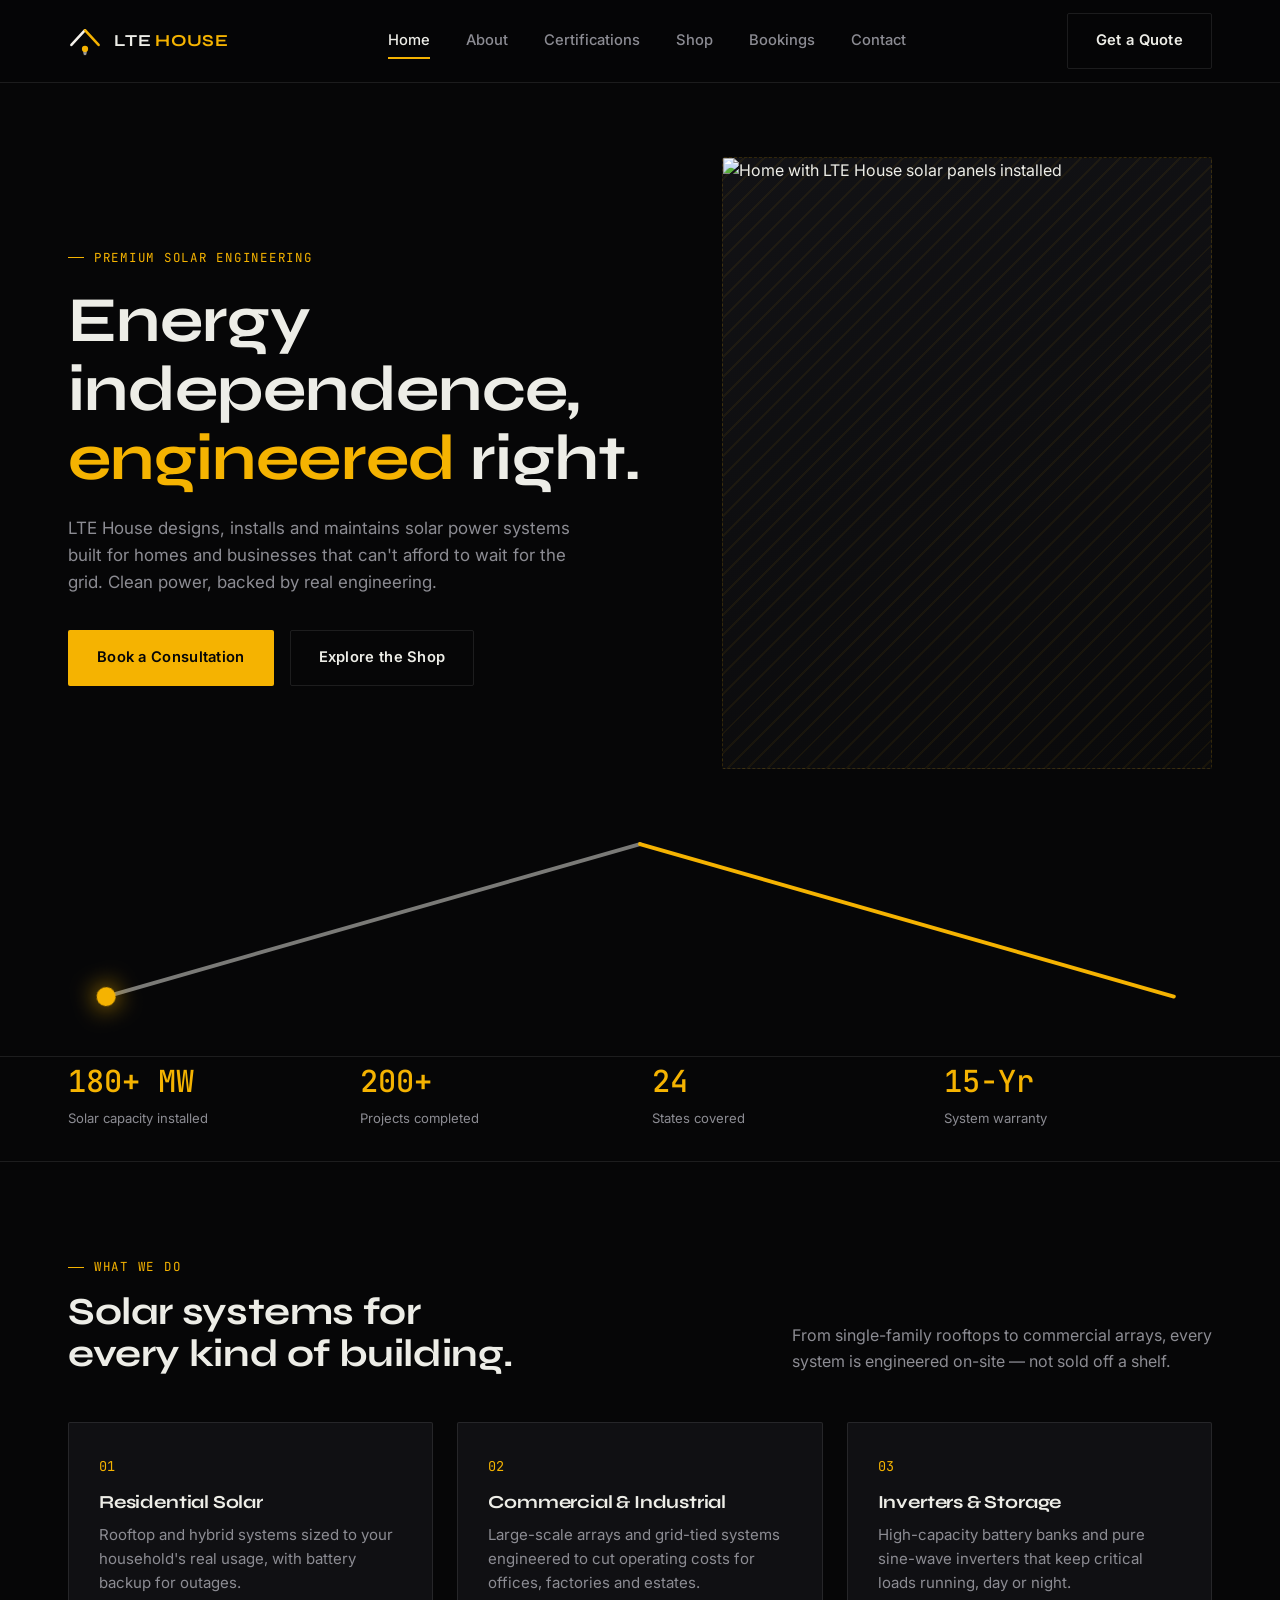
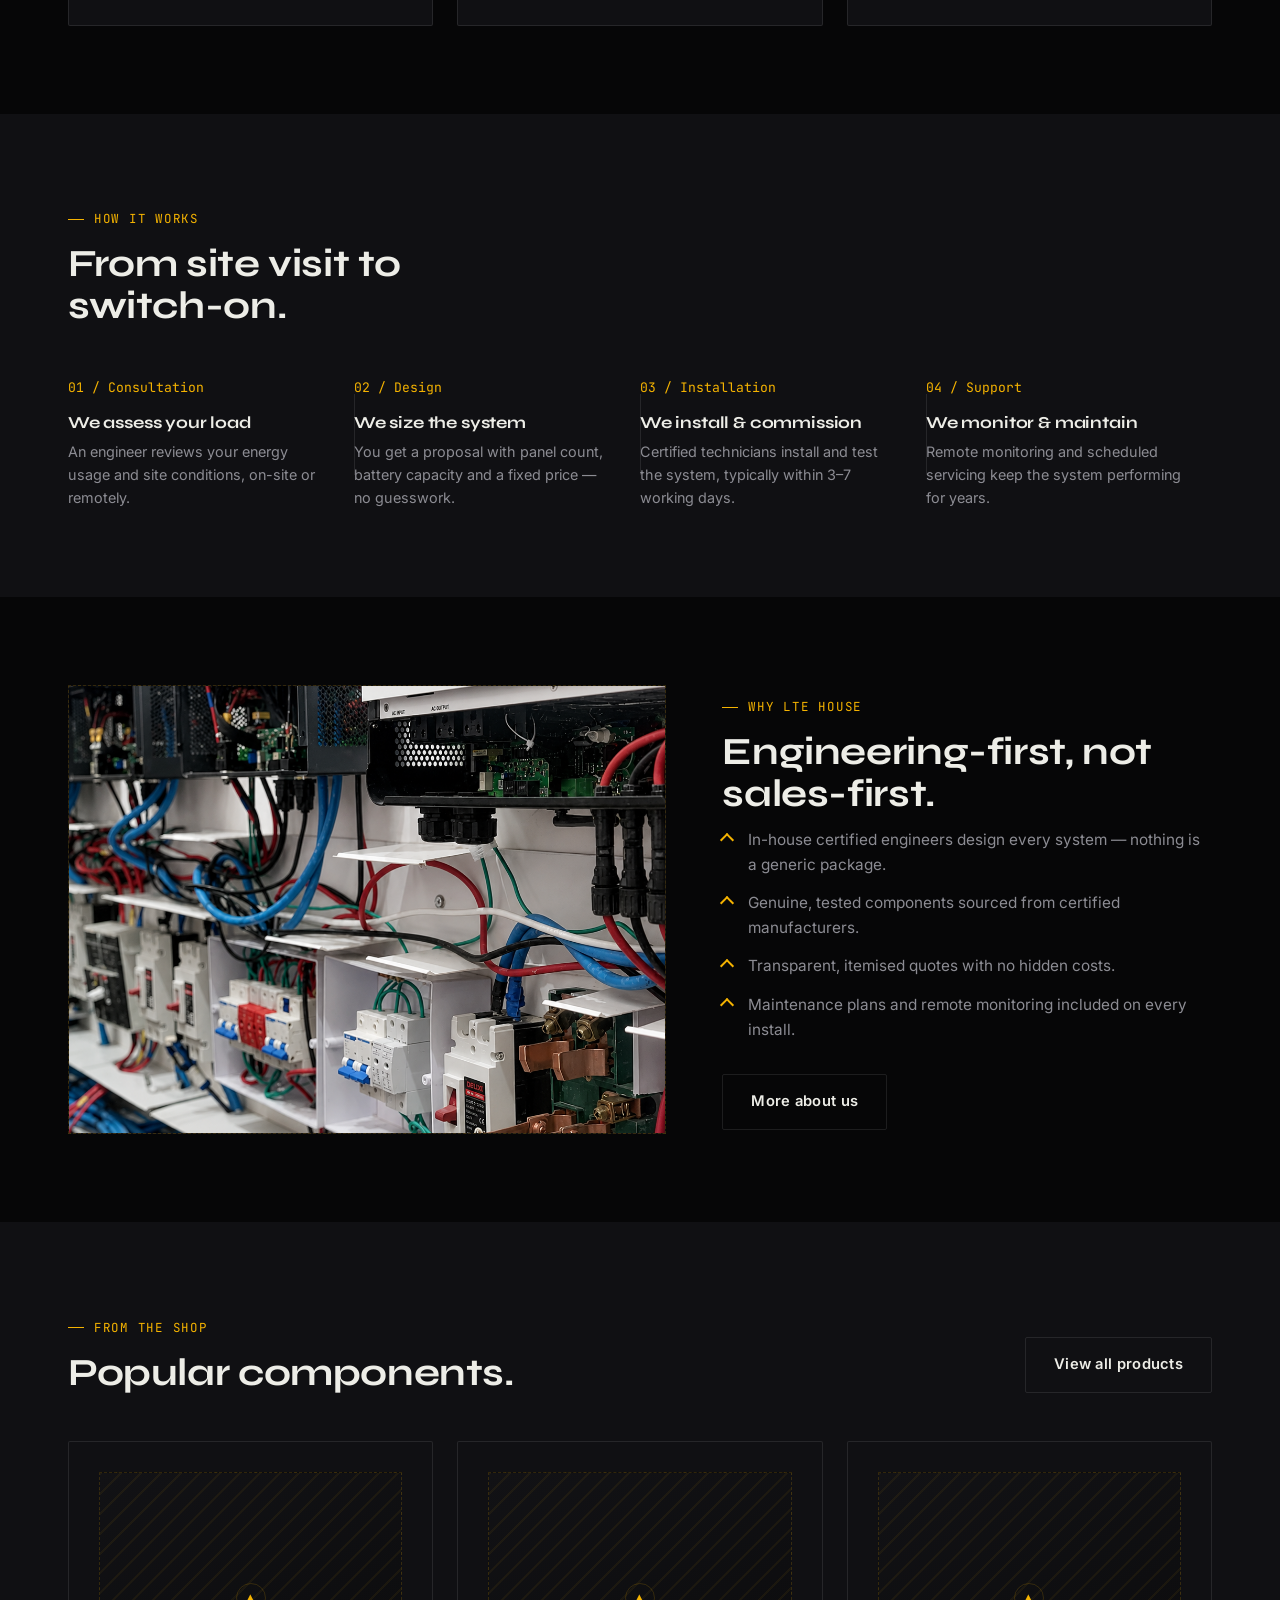
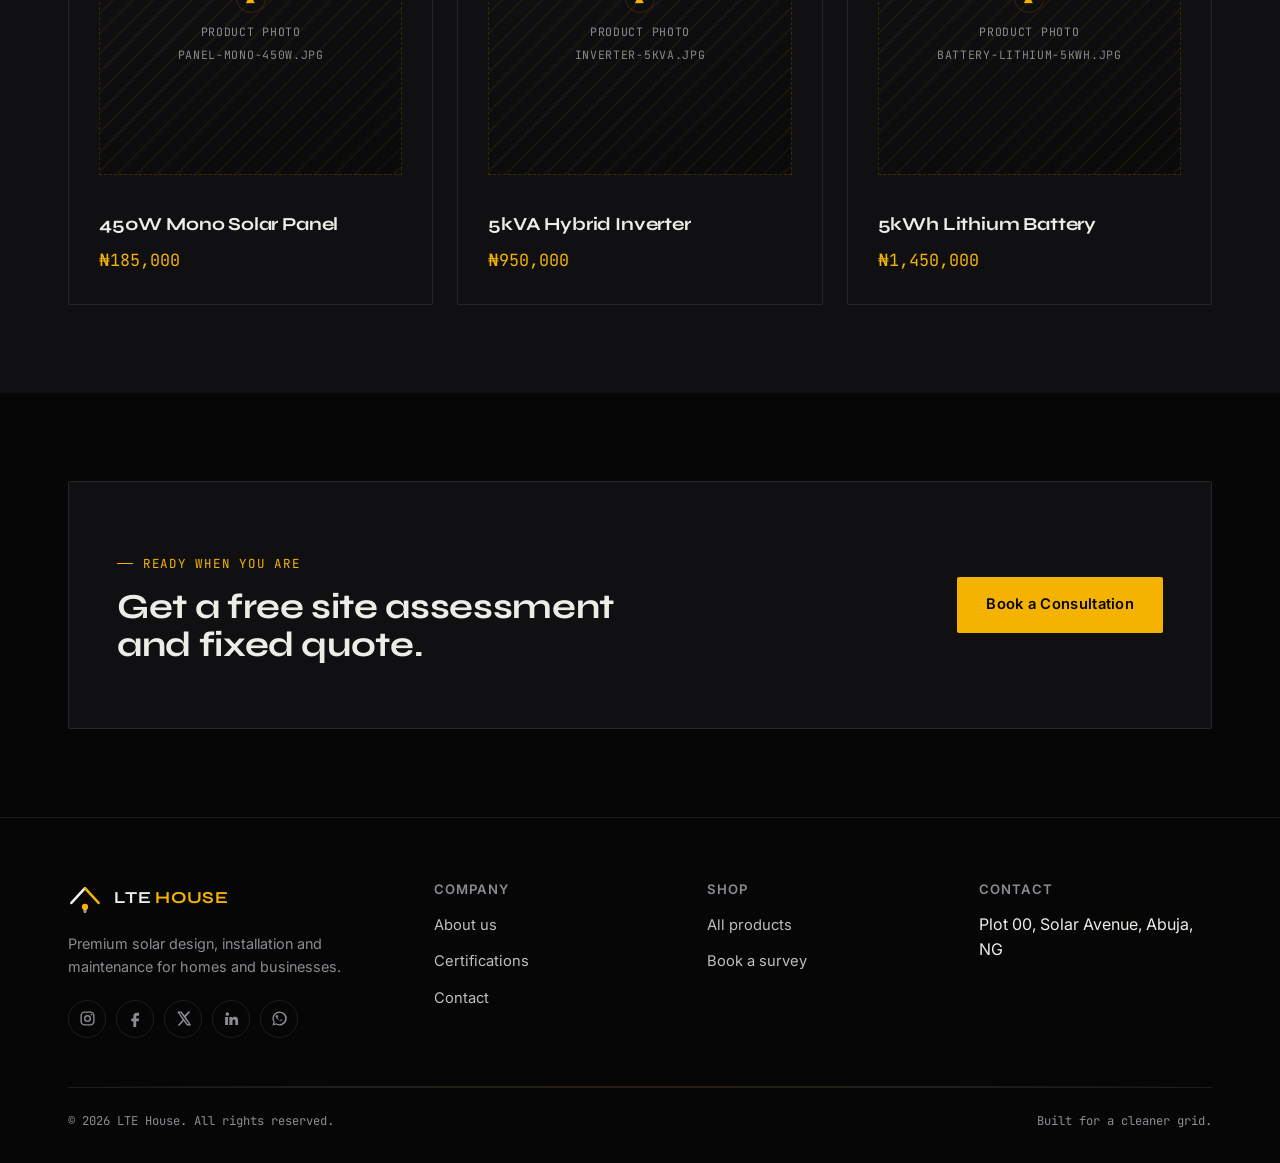
==== commit b47ed2c0: "Clean up unused site code" ====
--- a/index.html
+++ b/index.html
@@ -250,8 +250,7 @@
         <h4>Contact</h4>
         <ul>
           <li>Plot 00, Solar Avenue, Abuja, NG</li>
-          <li><a href="tel:+2349051722541">+234 905 172 2541</a></li>
-          <li>ahmedltenuhu@gmail.com</li>
+         
         </ul>
       </div>
     </div>
--- a/css/style.css
+++ b/css/style.css
@@ -401,11 +401,6 @@
 .field-row{ display:grid; grid-template-columns:1fr 1fr; gap:20px; }
 @media (max-width:600px){ .field-row{ grid-template-columns:1fr; } }
 .form-note{ font-size:0.8rem; color:var(--grey); margin-top:14px; }
-.form-success{
-  display:none; border:1px solid var(--gold); background:rgba(245,179,1,0.06);
-  padding:20px; border-radius:var(--radius); margin-top:20px;
-}
-.form-success.show{ display:block; }
 
 /* ---------- shop ---------- */
 .filter-bar{ display:flex; gap:10px; flex-wrap:wrap; margin-bottom:36px; }
@@ -492,7 +487,6 @@
 .ceo-role b{ display:block; font-family:var(--body); }
 .ceo-role span{ color:var(--grey); font-size:0.88rem; }
 .ceo-bio{ color:var(--grey); margin-top:20px; font-size:0.96rem; }
-.ceo-sig{ margin-top:28px; font-family:var(--display); font-size:1.6rem; color:var(--gold); }
 @media (max-width:900px){ .ceo-section{ grid-template-columns:1fr; } }
 
 /* ---------- certifications ---------- */
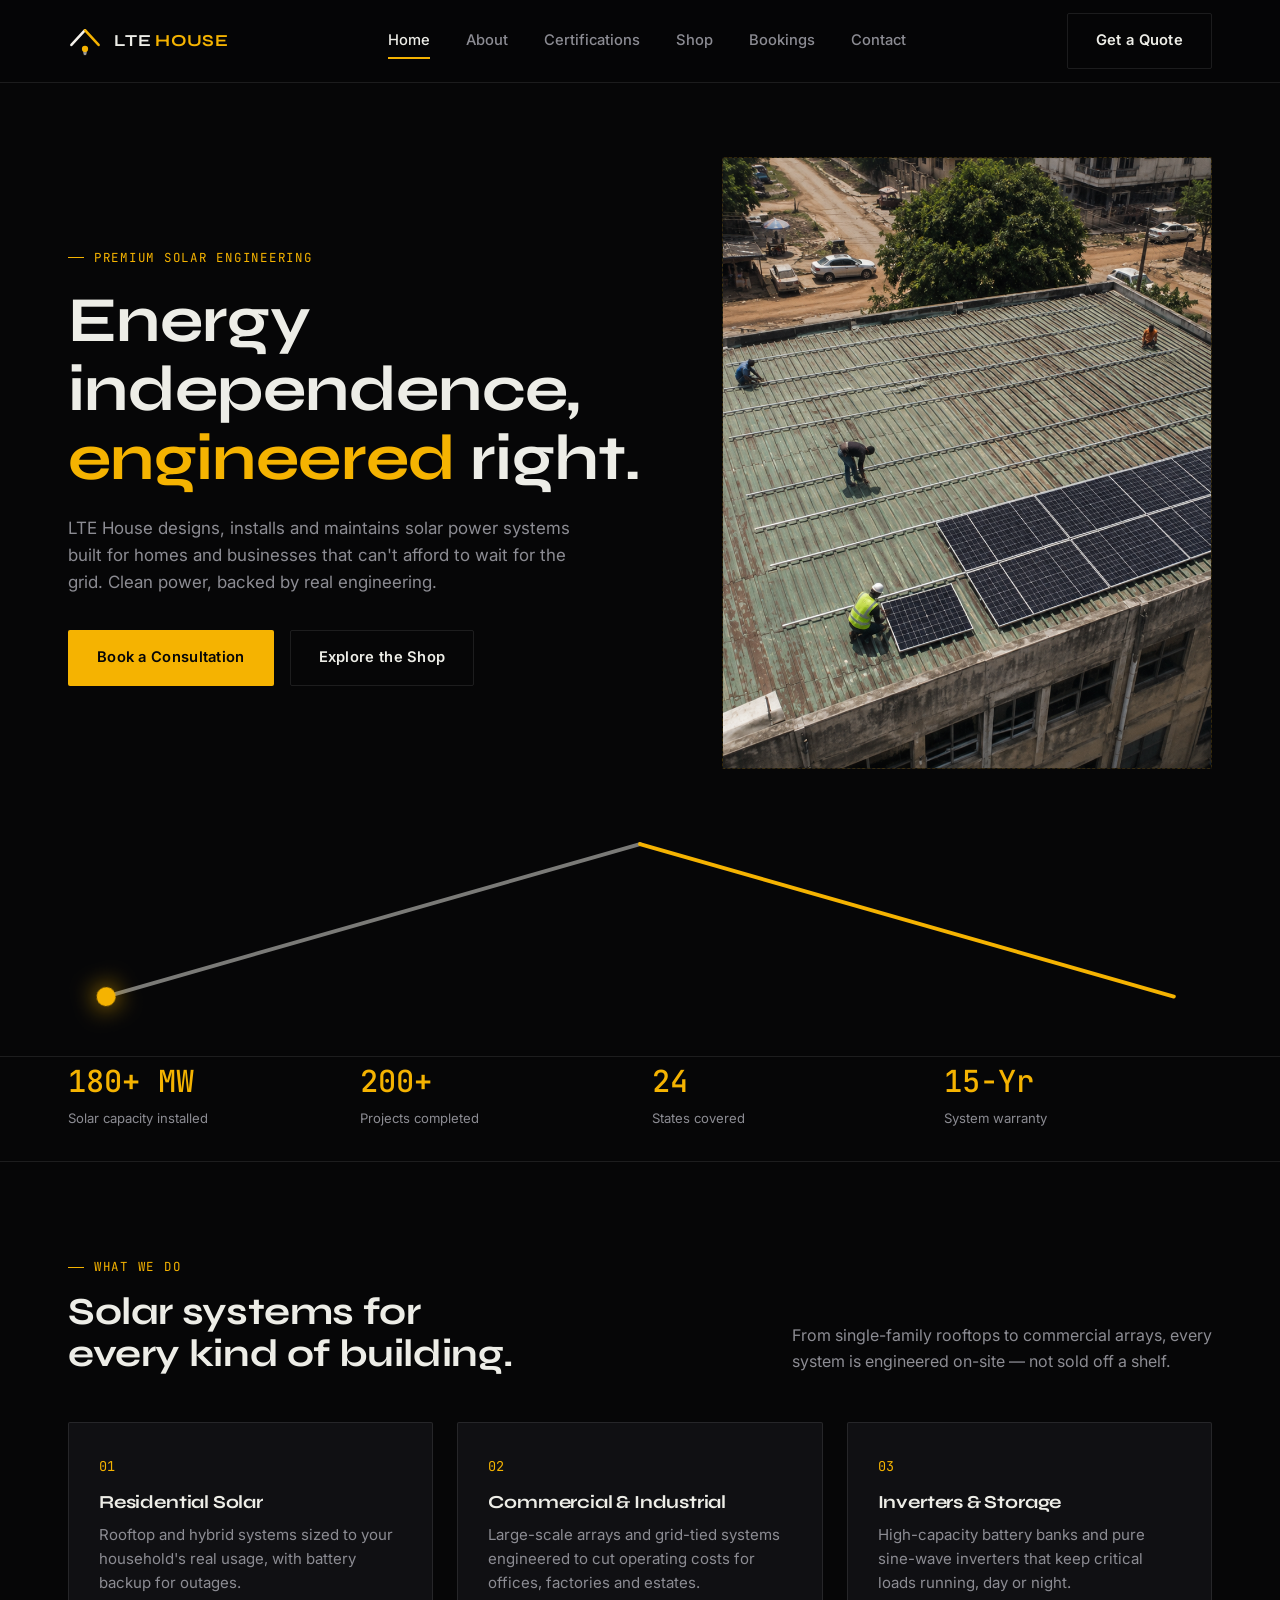
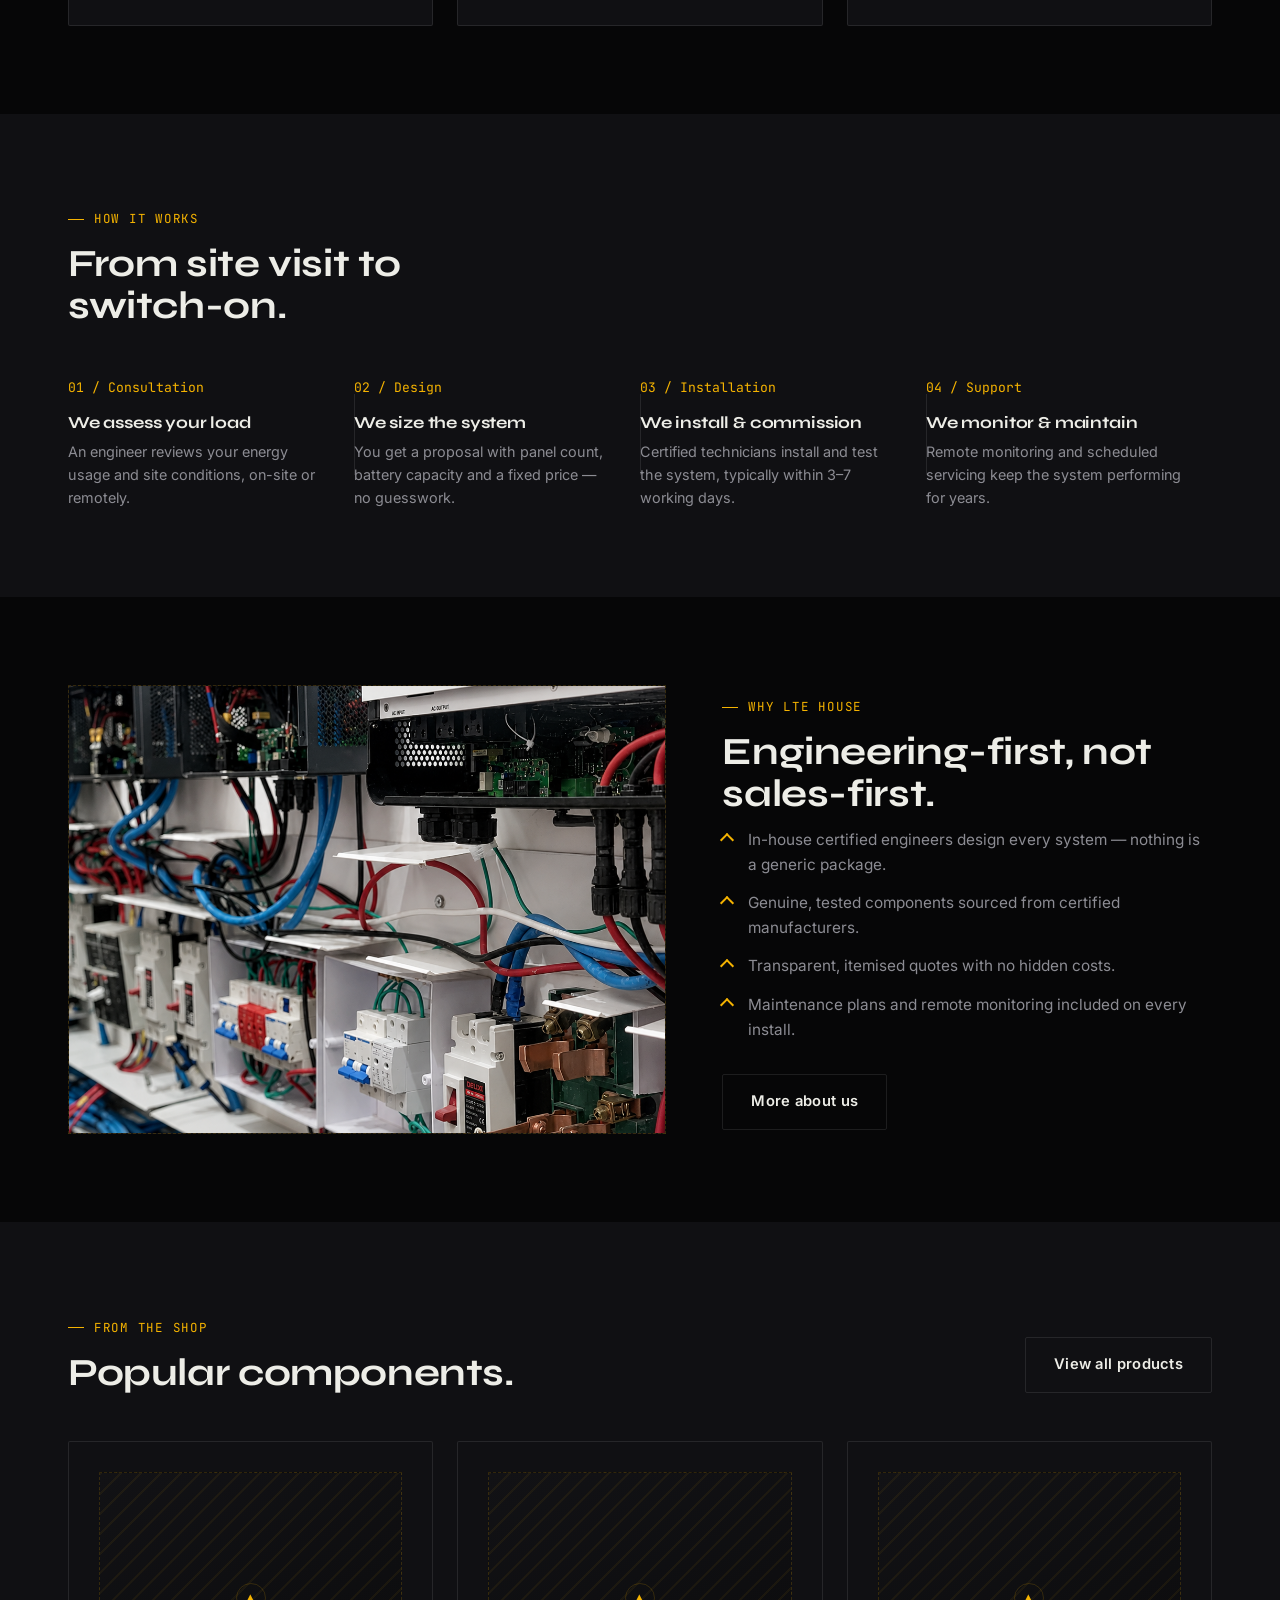
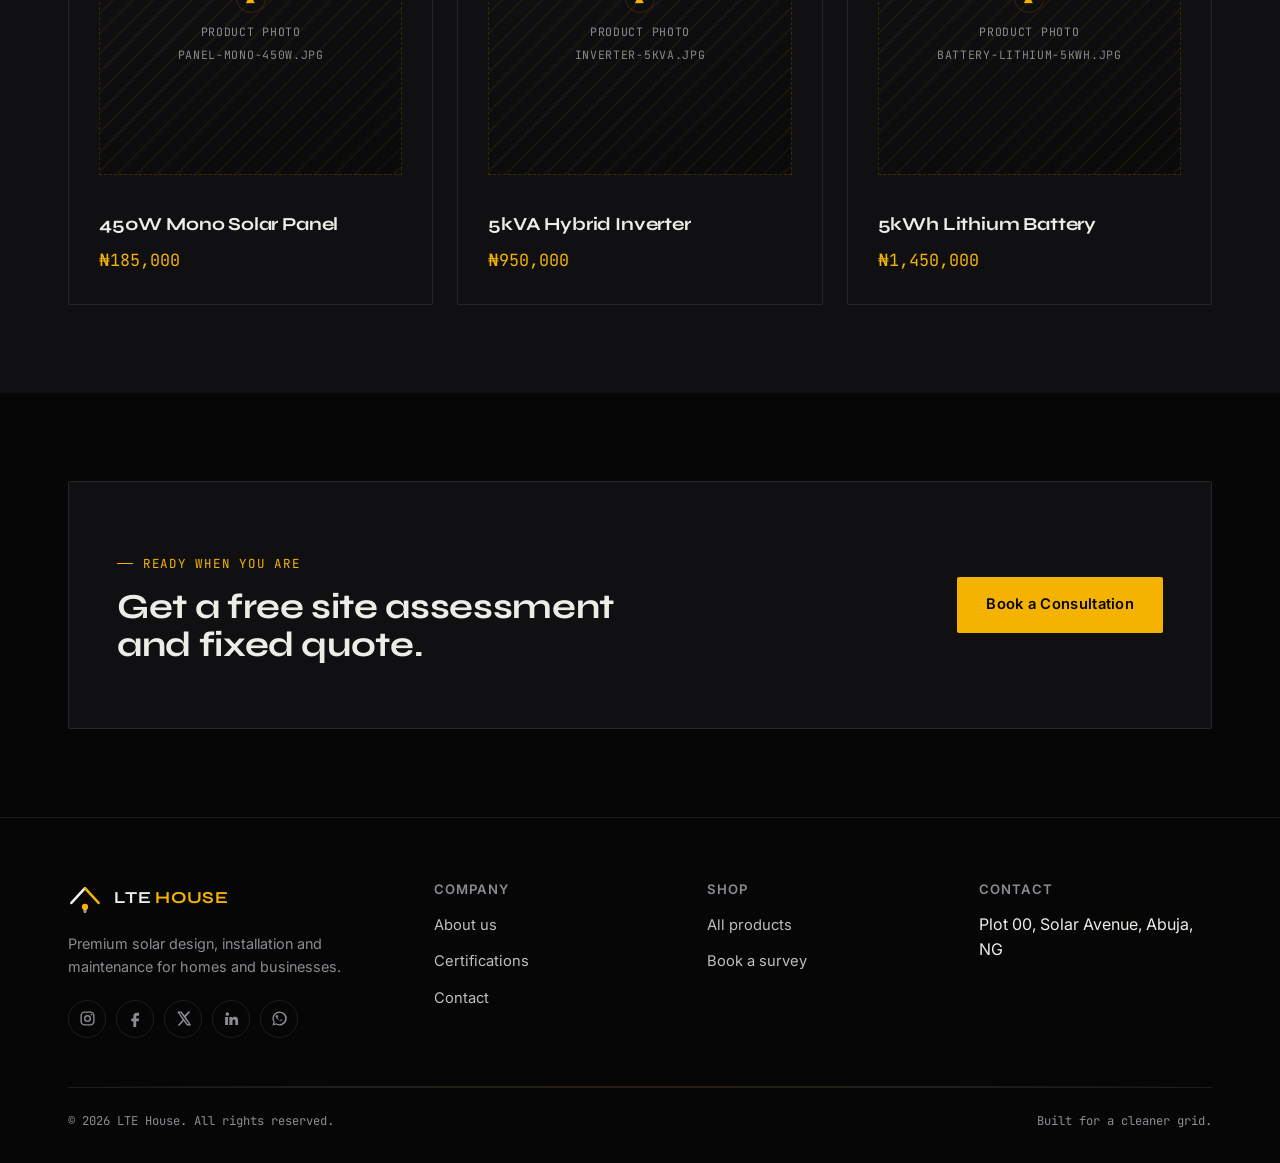
==== commit d4995eb6: "Fix homepage hero image path" ====
--- a/index.html
+++ b/index.html
@@ -62,7 +62,7 @@
         </div>
       </div>
       <div class="hero-media ph" style="--ar:4/5;">
-        <img src="assets/images/hero-home.jpg" alt="Home with LTE House solar panels installed">
+        <img src="assets/images/Hero-home.jpg" alt="Home with LTE House solar panels installed">
       </div>
     </div>
 
